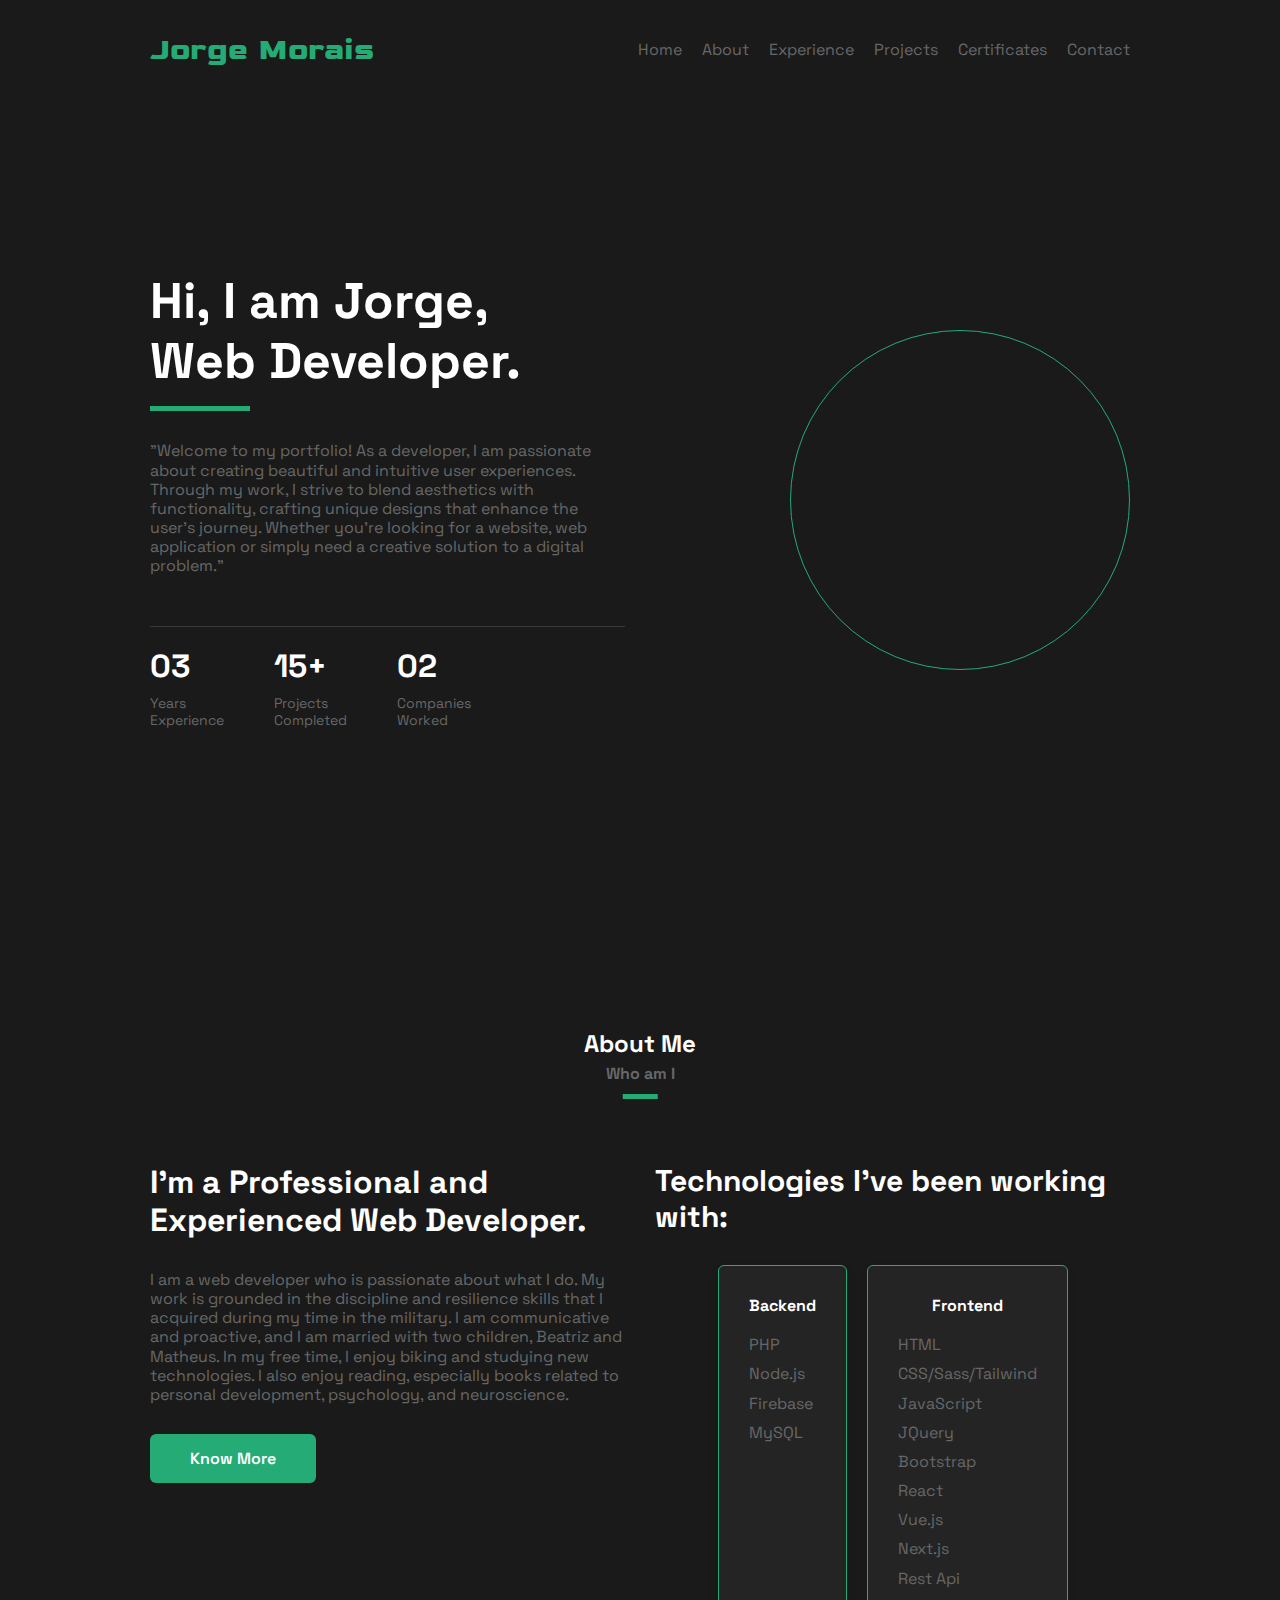
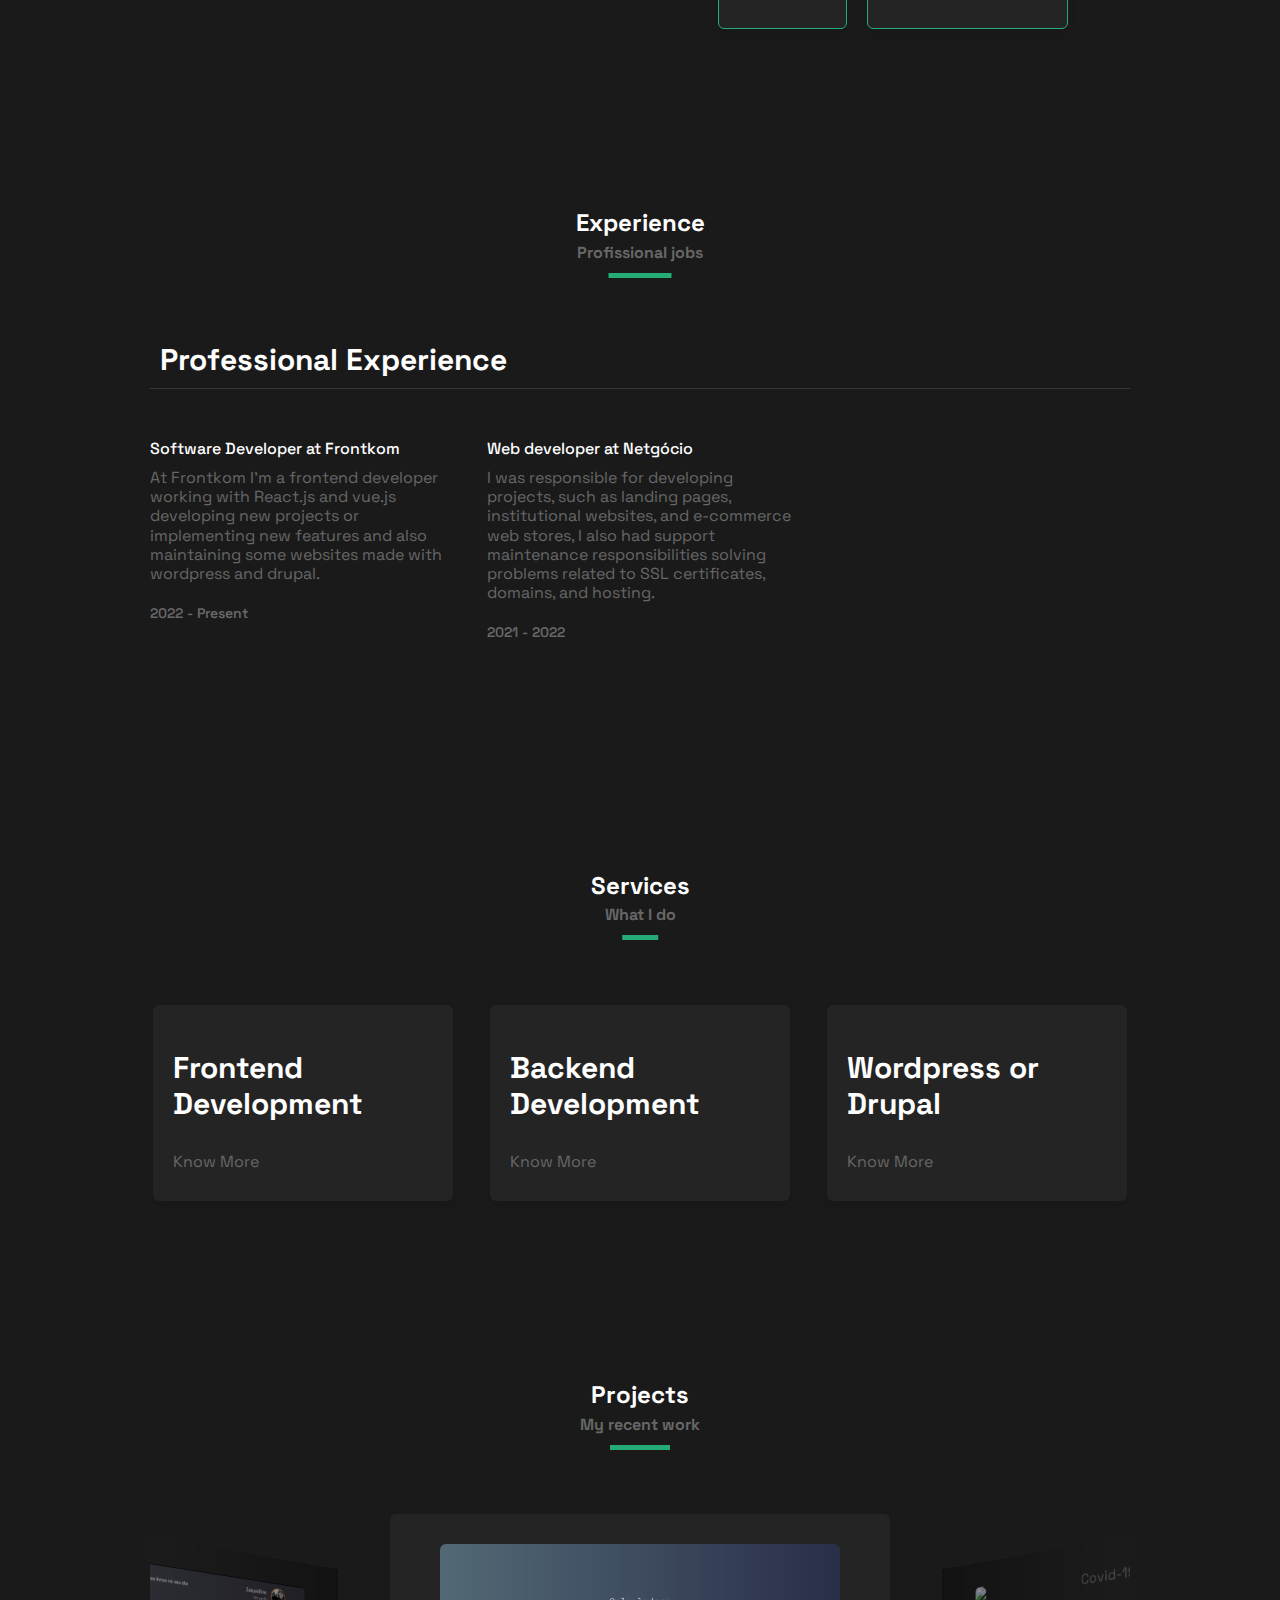
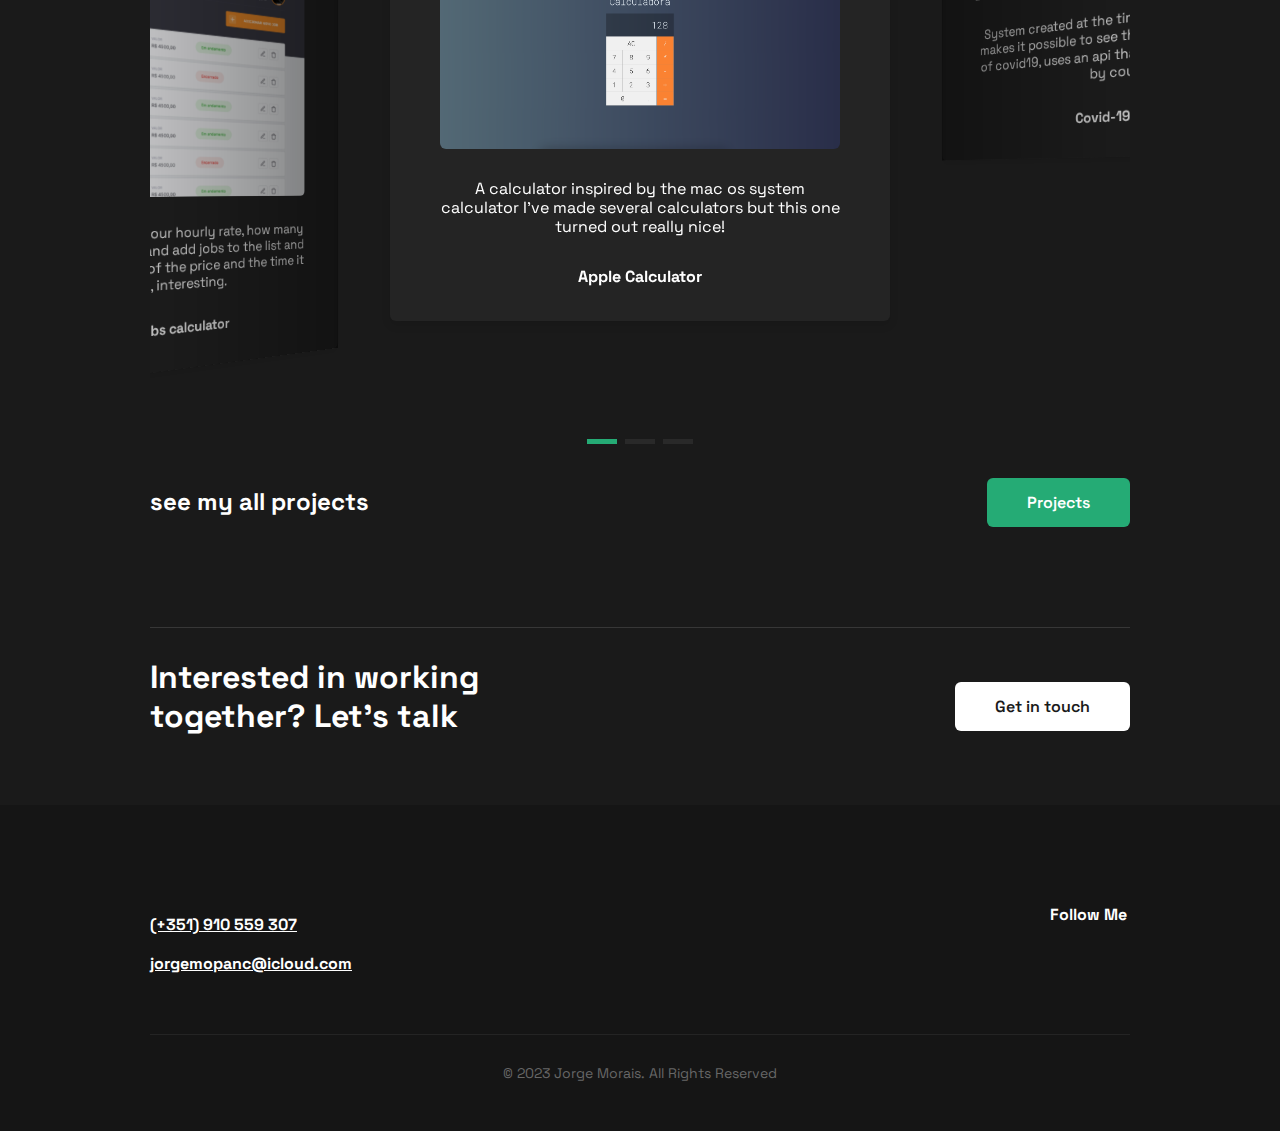
==== index.html @ 92c09856 "Add files via upload" ====
<!DOCTYPE html>
<html lang="en">

<head>
    <meta charset="UTF-8">
    <meta http-equiv="X-UA-Compatible" content="IE=edge">
    <meta name="viewport" content="width=device-width, initial-scale=1.0">
    <title>Jorge Morais</title>
    <!--xxxxxxxxxxxx Google Fonts xxxxxxxxxxxx-->
    <link rel="preconnect" href="https://fonts.googleapis.com">
    <link rel="preconnect" href="https://fonts.gstatic.com" crossorigin>
    <link href="https://fonts.googleapis.com/css2?family=Space+Grotesk:wght@400;500;600;700&display=swap"
        rel="stylesheet">

    <link rel="preconnect" href="https://fonts.googleapis.com">
    <link rel="preconnect" href="https://fonts.gstatic.com" crossorigin>
    <link href="https://fonts.googleapis.com/css2?family=Goldman:wght@400;700&family=Revalia&family=Shadows+Into+Light&family=Stalinist+One&display=swap" rel="stylesheet">
    <!--xxxxxxxxxxxx Remixicons xxxxxxxxxxxx-->
    <link href="https://cdn.jsdelivr.net/npm/remixicon@2.5.0/fonts/remixicon.css" rel="stylesheet">

    <!--xxxxxxxxxxxx SwiperJS CSS xxxxxxxxxxxx-->
    <link rel="stylesheet" href="https://cdn.jsdelivr.net/npm/swiper@8/swiper-bundle.min.css" />


    <!--xxxxxxxxxxxx Main CSS xxxxxxxxxxxx-->
    <link rel="stylesheet" href="assets/css/main.css">

</head>

<body>
    <!--xxxxxxxxxxxx Header xxxxxxxxxxxx-->
    <header id="header" class="header">
        <div class="container">
            <nav class="nav">
                <a href="index.html" class="nav__brand">
                    Jorge <i class="ri-code-s-slash-line"></i>Morais
                </a>
                <div class="nav__menu" id="nav-menu">
                    <ul class="nav__list">
                        <li class="nav__item">
                            <a href="#home" class="nav__link">Home</a>
                        </li>
                        <li class="nav__item">
                            <a href="#about" class="nav__link">About</a>
                        </li>
                        <li class="nav__item">
                            <a href="#qualification" class="nav__link">Experience</a>
                        </li>
                        <li class="nav__item">
                            <a href="mywork.html" class="nav__link">Projects</a>
                        </li>
                        <li class="nav__item">
                            <a href="certificates.html" class="nav__link">Certificates</a>
                        </li>
                        <li class="nav__item">
                            <a href="#contact" class="nav__link">Contact</a>
                        </li>
                    </ul>
                    <!-- <label class="switch">
                        <input type="checkbox" checked>
                        <span class="slider"></span>
                    </label> -->
                </div>
                <div class="nav__toggle">
                    <i id="nav-toggle" class="ri-menu-3-line"></i>
                </div>
            </nav>
        </div>
    </header>
    <!--xxxxxxxxxxxx main xxxxxxxxxxxx-->
    <main class="main">
        <!--xxxxxxxxxxxx home xxxxxxxxxxxx-->
        <section id="home" class="home">
            <div class="container">
                <div class="d-grid home__wrapper">
                    <div class="home__content">
                        <h1 class="home__title">Hi, I am Jorge,<br>Web Developer.</h1>
                        <p class="home__description">"Welcome to my portfolio! As a developer, I am passionate about creating beautiful and intuitive user experiences. Through my work, I strive to blend aesthetics with functionality, crafting unique designs that enhance the user's journey. Whether you're looking for a website, web application or simply need a creative solution to a digital problem."</p>
                        <div class="home__info">
                            <div class="home__info-wrapper">
                                <p class="home__info-number">03</p>
                                <h2 class="home__info-title">Years<br>Experience</h2>
                            </div>
                            <div class="home__info-wrapper">
                                <p class="home__info-number">15+</p>
                                <h2 class="home__info-title">Projects<br>Completed</h2>
                            </div>
                            <div class="home__info-wrapper">
                                <p class="home__info-number">02</p>
                                <h2 class="home__info-title">Companies<br> Worked</h2>
                            </div>
                        </div>
                    </div>
                    <img src="https://avatars.githubusercontent.com/u/45471030?v=4" alt="Jorge" class="home__img">
                </div>
            </div>
        </section>

        <!--xxxxxxxxxxxx About xxxxxxxxxxxx-->
        <section id="about" class="section about">
            <div class="container">
                <div class="section__header">
                    <h2 class="section__title">About Me</h2>
                    <span class="section__subtitle">Who am I</span>
                </div>
                <div class="d-grid about__wrapper">
                    <div class="about__content">
                        <h3 class="about__title">I'm a Professional and Experienced Web Developer.</h3>
                        <p class="about__description">I am a web developer who is passionate about what I do. My work is grounded in the discipline and resilience skills that I acquired during my time in the military. I am communicative and proactive, and I am married with two children, Beatriz and Matheus. In my free time, I enjoy biking and studying new technologies. I also enjoy reading, especially books related to personal development, psychology, and neuroscience.</p>
                        <a href="#" class="btn btn--primary">Know More</a>
                    </div>
                    <div class="skills">
                        <h3 class="skills__title">Technologies I've been working with:</h3>
                        <div class="skills__wrapper">
                            <div class="skills__content">
                                <h4 class="skills__subtitle">Backend</h4>
                                <ul class="skills__list">
                                    <!-- <li class="skills__item"><i class="ri-arrow-right-s-fill"></i>
                                        Python</li> -->
                                    <li class="skills__item"><i class="ri-arrow-right-s-fill"></i>
                                        PHP</li>
                                    <li class="skills__item"><i class="ri-arrow-right-s-fill"></i>
                                        Node.js</li>
                                    <li class="skills__item"><i class="ri-arrow-right-s-fill"></i>
                                        Firebase</li>
                                    <!-- <li class="skills__item"><i class="ri-arrow-right-s-fill"></i>
                                        MongoDB</li> -->
                                    <li class="skills__item"><i class="ri-arrow-right-s-fill"></i>
                                        MySQL</li>
                                </ul>
                            </div>
                            <div class="skills__content">
                                <h4 class="skills__subtitle">Frontend</h4>
                                <ul class="skills__list">
                                    <li class="skills__item"><i class="ri-arrow-right-s-fill"></i>
                                        HTML</li>
                                    <li class="skills__item"><i class="ri-arrow-right-s-fill"></i>
                                        CSS/Sass/Tailwind</li>
                                    <li class="skills__item"><i class="ri-arrow-right-s-fill"></i>
                                        JavaScript</li>
                                    <li class="skills__item"><i class="ri-arrow-right-s-fill"></i>
                                        JQuery</li>
                                    <li class="skills__item"><i class="ri-arrow-right-s-fill"></i>
                                        Bootstrap</li>
                                    <li class="skills__item"><i class="ri-arrow-right-s-fill"></i>
                                        React</li>
                                    <li class="skills__item"><i class="ri-arrow-right-s-fill"></i>
                                        Vue.js</li>
                                    <li class="skills__item"><i class="ri-arrow-right-s-fill"></i>
                                        Next.js</li>
                                    <li class="skills__item"><i class="ri-arrow-right-s-fill"></i>
                                        Rest Api</li>
                                </ul>
                            </div>
                        </div>
                    </div>
                </div>
            </div>
        </section>

        <!--xxxxxxxxxxxx Qualification xxxxxxxxxxxx-->
        <section id="qualification" class="section qualification">
            <div class="container">
                <div class="section__header">
                    <h2 class="section__title">Experience</h2>
                    <span class="section__subtitle">Profissional jobs</span>
                </div>
                <!--xxxxxx Professional Experience xxxxxx-->
                <div class="qualification__wrapper">
                    <h3 class="qualification__name">
                        <i class="ri-briefcase-line"></i>
                        Professional Experience
                    </h3>
                    <div class="d-grid qualification__content">
                        <!-- Experience 1-->
                        <div class="qualification__item">
                            <h3 class="qualification__title">Software Developer at Frontkom</h3>
                            <p class="qualification__description">At Frontkom I'm a frontend developer working with React.js and vue.js developing new projects or implementing new features and also maintaining some websites made with wordpress and drupal.</p>
                            <span class="qualification__date">2022 - Present</span>
                        </div>
                        <!-- Experience 2-->
                        <div class="qualification__item">
                            <h3 class="qualification__title">Web developer at Netgócio</h3>
                            <p class="qualification__description">I was responsible for developing projects, such as landing pages, institutional websites, and e-commerce web stores, I also had support maintenance responsibilities solving problems related to SSL certificates, domains, and hosting.</p>
                            <span class="qualification__date">2021 - 2022</span>
                        </div>
                    </div>
                </div>
                <!--xxxxxx Education xxxxxx-->
                <!-- <div class="qualification__wrapper">
                    <h3 class="qualification__name">
                        <i class="ri-booklet-fill"></i>
                        Education
                    </h3>
                    <div class="d-grid qualification__content">
                        Education 1
                        <div class="qualification__item">
                            <h3 class="qualification__title">UI/UX Designer</h3>
                            <p class="qualification__description">Lorem ipsum dolor sit amet consectetur.
                                Facilisi vitae bibendum praesent sodales
                                urna vel molestie neque augue.</p>
                            <span class="qualification__date">2017 - 2018</span>
                        </div>
                        Education 2
                        <div class="qualification__item">
                            <h3 class="qualification__title">Master In Web Development</h3>
                            <p class="qualification__description">Lorem ipsum dolor sit amet consectetur.
                                Facilisi vitae bibendum praesent sodales
                                urna vel molestie neque augue.</p>
                            <span class="qualification__date">2014 - 2016</span>
                        </div>
                        Education 3
                        <div class="qualification__item">
                            <h3 class="qualification__title">Software Engineer</h3>
                            <p class="qualification__description">Lorem ipsum dolor sit amet consectetur.
                                Facilisi vitae bibendum praesent sodales
                                urna vel molestie neque augue.</p>
                            <span class="qualification__date">2010 - 2014</span>
                        </div>
                    </div>
                </div> -->
                <!-- <div class="qualification__footer">
                    <p class="qualification__footer-text">See my full resume</p>
                    <a href="#" class="btn btn--primary">Resume</a>
                </div> -->
            </div>
        </section>

        <!--xxxxxxxxxxxx services xxxxxxxxxxxx-->
        <section id="service" class="section service">
            <div class="container">
                <div class="section__header">
                    <h2 class="section__title">Services</h2>
                    <span class="section__subtitle">What I do</span>
                </div>
                <div class="d-grid service__wrapper">
                    <!--xxxxxx service card 1 xxxxxx-->
                    <div class="service__card">
                        <div class="service__icon">
                            <i class="ri-layout-4-fill"></i>
                        </div>
                        <h3 class="service__title">Frontend<br>Development</h3>
                        <a href="#" class="service__link">Know More</a>
                    </div>
                    <!--xxxxxx service card 2 xxxxxx-->
                    <div class="service__card">
                        <div class="service__icon">
                            <i class="ri-code-s-slash-line"></i>
                        </div>
                        <h3 class="service__title">Backend<br> Development</h3>
                        <a href="#" class="service__link">Know More</a>
                    </div>
                    <!--xxxxxx service card 3 xxxxxx-->
                    <div class="service__card">
                        <div class="service__icon">
                            <i class="ri-pages-line"></i>
                        </div>
                        <h3 class="service__title">Wordpress or<br> Drupal</h3>
                        <a href="#" class="service__link">Know More</a>
                    </div>
                </div>
            </div>
        </section>

        <!--xxxxxxxxxxxx Projects xxxxxxxxxxxx-->
        <!-- <section id="project" class="section project">
            <div class="container">
                <div class="section__header">
                    <h2 class="section__title">Projects</h2>
                    <span class="section__subtitle">My recent work</span>
                </div>
                <div class="d-grid project__wrapper">
                    xxxxxx project 1 xxxxxx
                    <div class="project__content">
                        <img src="assets/img/project1.jpg" alt="Agency Website" class="project__img">
                        <h3 class="project__title">Agency Website</h3>
                        <p class="project__description">Lorem ipsum dolor sit amet consectetur
                            adipisicing elit. Facere,esse ullam
                            nemo velit voluptatum excepturi.</p>
                        <a href="#" class="project__link">View Project
                            <i class="ri-arrow-right-line"></i></a>
                    </div>
                    xxxxxx project 2 xxxxxx
                    <div class="project__content">
                        <img src="assets/img/project2.jpg" alt="Crypto Application " class="project__img">
                        <h3 class="project__title">Crypto Application</h3>
                        <p class="project__description">Lorem ipsum dolor sit amet consectetur
                            adipisicing elit. Facere,esse ullam
                            nemo velit voluptatum excepturi.</p>
                        <a href="#" class="project__link">View Project
                            <i class="ri-arrow-right-line"></i></a>
                    </div>
                    xxxxxx project 3 xxxxxx
                    <div class="project__content">
                        <img src="assets/img/project3.jpg" alt="Ecommerce Website" class="project__img">
                        <h3 class="project__title">Ecommerce Website</h3>
                        <p class="project__description">Lorem ipsum dolor sit amet consectetur
                            adipisicing elit. Facere,esse ullam
                            nemo velit voluptatum excepturi.</p>
                        <a href="#" class="project__link">View Project
                            <i class="ri-arrow-right-line"></i></a>
                    </div>
                </div>
            </div>
        </section> -->

        <!-- Testimonials -->
        <section id="testimonial" class="section testimonial">
            <div class="container">
                <div class="section__header">
                    <h2 class="section__title">Projects</h2>
                    <span class="section__subtitle">My recent work</span>
                </div>
                <div class="testimonial__wrapper swiper">
                    <div class="swiper-wrapper">
                        <!-- testimonial 1 -->
                        <div class="testimonial__card swiper-slide">
                            <img src="assets/img/calculator.png" alt="Google Glasses" class="testimonial__img">
                            <div class="testimonial__content">
                                <p class="testimonial__description">A calculator inspired by the mac os system calculator I've made several calculators but this one turned out really nice!</p>
                                <h3 class="testimonial__name">Apple Calculator</h3>
                                <!-- <span class="testimonial__occupation">Developer</span> -->
                            </div>
                        </div>
                        <!-- testimonial 2 -->
                        <div class="testimonial__card swiper-slide">
                            <img src="assets/img/covid.png" alt="Covid-19 Tracker" class="testimonial__img">
                            <div class="testimonial__content">
                                <p class="testimonial__description">System created at the time of the pandemic that makes it possible to see the status of the numbers of covid19, uses an api that brings us the numbers by country.</p>
                                <h3 class="testimonial__name">Covid-19 Tracker</h3>
                                <!-- <span class="testimonial__occupation">Developer</span> -->
                            </div>
                        </div>
                        <!-- testimonial 3 -->
                        <div class="testimonial__card swiper-slide">
                            <img src="assets/img/discover.png" alt="Freelance jobs calculator" class="testimonial__img">
                            <div class="testimonial__content">
                                <p class="testimonial__description">Jobs Calc, we can define our hourly rate, how many hours we work per week and add jobs to the list and then we can have a view of the price and the time it will cost us , interesting.</p>
                                <h3 class="testimonial__name">Freelance jobs calculator</h3>
                                <!-- <span class="testimonial__occupation">Backend Developer at Google</span> -->
                            </div>
                        </div>
                    </div>
                    <div class="swiper-pagination"></div>
                </div>
                <div class="qualification__footer__projects">
                    <p class="qualification__footer__projects-text">see my all projects</p>
                    <a href="mywork.html" class="btn btn--primary">Projects</a>
                </div>
            </div>
        </section>

        <!-- Contact -->
        <section id="contact" class="section contact">
            <div class="container">
                <div class="d-grid contact__wrapper">
                    <div class="contact__content">
                        <h2 class="contact__title">Interested in working together? Let's talk</h2>
                        <!-- <p class="contact__description">
                            Lorem ipsum dolor sit amet consectetur adipisicing
                            elit. Distinctio ipsa ut libero, eligendi
                            quis ipsum excepturi reprehenderit maxime.
                        </p> -->
                    </div>
                    <div class="contact__btn">
                        <a href="#contact" class="btn btn--secondary">Get in touch</a>
                    </div>
                </div>
            </div>
            <!-- <div>
                <img align="center" src="https://github-readme-stats.vercel.app/api?username=mopanc&show_icons=true&theme=dark">
                <img align="center" height="190" src="https://github-readme-stats.vercel.app/api/top-langs/?username=mopanc&langs_count=10&layout=compact&theme=dark" />
            </div> -->
        </section>
    </main>
    <!--xxxxxxxxxxxx footer xxxxxxxxxxxx-->
    <footer id="footer" class="footer">
        <div class="container">
            <div class="d-grid footer__wrapper">
                <div class="footer__content">
                    <!-- <h4 class="footer__title">Email Me</h4> -->
                    <a href="#" class="footer__contact">(+351) 910 559 307</a>
                    <a href="#" class="footer__contact">jorgemopanc@icloud.com</a>
                </div>
                <div class="footer__content social_links">
                    <h4 class="footer__title">Follow Me</h4>
                    <ul class="footer__social-list">
                        <li class="footer__social-item">
                            <a href="https://www.facebook.com/jorgemopanc" class="footer__social-link">
                                <i class="ri-facebook-fill"></i>
                            </a>
                        </li>
                        <li class="footer__social-item">
                            <a href="https://www.instagram.com/jorgemopanc/" class="footer__social-link">
                                <i class="ri-instagram-fill"></i>
                            </a>
                        </li>
                        <li class="footer__social-item">
                            <a href="https://twitter.com/JorgeMo56542670" class="footer__social-link">
                                <i class="ri-twitter-fill"></i>
                            </a>
                        </li>
                        <li class="footer__social-item">
                            <a href="https://github.com/mopanc" class="footer__social-link">
                                <i class="ri-github-fill"></i>
                            </a>
                        </li>
                        <li class="footer__social-item">
                            <a href="https://www.linkedin.com/in/jorge-mopanc/" class="footer__social-link">
                                <i class="ri-linkedin-fill"></i>
                            </a>
                        </li>
                    </ul>
                </div>
            </div>
            <p class="footer__copyright">&copy; 2023 Jorge Morais. All Rights Reserved</p>
        </div>
    </footer>

    <!-- SwiperJS -->
    <script src="https://cdn.jsdelivr.net/npm/swiper@8/swiper-bundle.min.js"></script>

    <!-- ScrollReveal -->
    <script src="https://unpkg.com/scrollreveal"></script>

    <!-- Main JS -->
    <script src="assets/js/main.js"></script>
</body>

</html>
---- assets/css/main.css ----
:root {
  /* Colors
  ____________________*/
  --color-primary: #25ab75;
  /* --color-primary: #003EE9; */
  --color-primary-dark: #208c61;
  /* --color-primary-dark: #0000E9; */
  --color-bg-primary: #1a1a1a;
  --color-bg-secondary: #242424;
  --color-bg-footer: #151515;
  --color-white: #ffffff;
  --color-text: #676767;
  --color-border: #373737;

  /* Font & Typography

font-family: 'Goldman', cursive;
font-family: 'Revalia', cursive;
font-family: 'Shadows Into Light', cursive;
font-family: 'Stalinist One', cursive;
  ___________________*/
  --ff-body: "Space Grotesk", sans-serif;
  /* font sizes */
  --fs-sm: 1.4rem;
  --fs-md: 1.6rem;
  --fs-lg: 3rem;
  --fs-xl: 2.4rem;
  --fs-xxl: 3.2rem;
  --fs-biggest: clamp(3rem, 8vw, 5rem);
  /* font weight */
  --fw-regular: 400;
  --fw-medium: 500;
  --fw-semibold: 600;
  --fw-bold: 700;

  /* z-index
  ___________________*/
  --zindex-menu: 1000;
  --zindex-fixed: 1010;

  /* With & Height 
  ------------------*/
  --width-container: 98rem;
  --height-header: 10rem;
  --height-header--scroll: 8rem;

  /* Transition and box shadow*/
  --transition: all 0.4s cubic-bezier(0.645, 0.045, 0.355, 1);
  --box-shadow: 0px 4px 10px rgba(0, 0, 0, 0.1);
}

/* CSS Reset
--------------------------------------------------------------*/
*,
*::before,
*::after {
  box-sizing: border-box;
}

h1,
h2,
h3,
h4 {
  color: var(--color-white);
  font-weight: var(--fw-bold);
}

html {
  font-size: 62.5%;
  scroll-behavior: smooth;
}

body,
h1,
h2,
h3,
h4,
ul,
p {
  margin: 0;
  padding: 0;
}

ul {
  list-style-type: none;
}

img {
  max-width: 100%;
  display: block;
}

a {
  text-decoration: none;
  color: var(--color-text);
}

main {
  overflow: hidden;
}

body {
  background-color: var(--color-bg-primary);
  font-family: var(--ff-body);
  font-size: var(--fs-md);
  color: var(--color-text);
  margin-top: var(--height-header);
  line-height: 1.2;
}

/* Reusable CSS
--------------------------------------------------------------*/
.container {
  width: 90%;
  max-width: var(--width-container);
  margin: auto;
}

.section {
  padding: 5rem 0;
}

.section__header {
  margin: 8rem 0;
  text-align: center;
}

.section__title {
  font-size: var(--fs-xl);
  margin-bottom: 0.5rem;
}

.section__subtitle {
  font-weight: var(--fw-bold);
  font-size: var(--fs-md);
  position: relative;
}

.section__subtitle::after {
  position: absolute;
  content: "";
  width: 50%;
  height: 0.5rem;
  background-color: var(--color-primary);
  bottom: -1.5rem;
  left: 50%;
  transform: translateX(-50%);
}

.d-grid {
  display: grid;
  gap: 3rem;
}

.btn {
  display: inline-block;
  padding: 1.5rem 4rem;
  color: var(--color-white);
  font-weight: var(--fw-semibold);
  transition: var(--transition);
  border-radius: 6px;
}

.btn--primary {
  background-color: var(--color-primary);
  color: var(--color-white);
}

.btn--primary:hover {
  background-color: var(--color-primary-dark);
}

.btn--secondary {
  background-color: var(--color-white);
  color: var(--color-bg-primary);
}

.btn--secondary:hover {
  background-color: var(--color-primary);
  color: var(--color-white);
}

/* Header
--------------------------------------------------------------*/
.header {
  background-color: var(--color-bg-primary);
  position: fixed;
  top: 0;
  left: 0;
  right: 0;
  display: flex;
  align-items: center;
  height: var(--height-header);
  z-index: var(--zindex-menu);
  transition: var(--transition);
}

.header--scroll {
  height: var(--height-header--scroll);
  box-shadow: var(--box-shadow);
}

.nav {
  display: flex;
  justify-content: space-between;
  align-items: center;
  width: 100%;
  height: 100%;
}

.nav__brand {
  font-family: 'Goldman', cursive;
  font-size: var(--fs-lg);
  font-weight: var(--fw-bold);
  color: var(--color-primary);
  display: flex;
  align-items: center;
  column-gap: 0.5rem;
}

.nav__brand i {
  color: var(--color-white);
}

.nav__list {
  display: flex;
  column-gap: 2rem;
}

.nav__link {
  transition: var(--transition);
}

.nav__link:hover {
  color: var(--color-primary);
}

.nav__toggle {
  display: none;
  font-size: var(--fs-xl);
  color: var(--color-white);
  cursor: pointer;
  transition: var(--transition);
}

.nav__toggle:hover {
  color: var(--color-primary);
}

.nav__menu {
  display: flex;
}

@media screen and (max-width: 968px) {
  .nav__list {
    flex-direction: column;
    justify-content: center;
    align-items: center;
    row-gap: 4rem;
  }

  .nav__menu {
    position: fixed;
    top: 0;
    bottom: 0;
    left: 0;
    right: 0;
    background-color: var(--color-bg-primary);
    display: none;
    justify-content: center;
    transition: var(--transition);
  }

  .nav__menu--open {
    display: flex;
  }

  .nav__toggle {
    display: block;
  }

  .nav__brand,
  .nav__toggle {
    z-index: var(--zindex-fixed);
  }
}

/* home
--------------------------------------------------------------*/
.home__wrapper {
  min-height: calc(100vh - var(--height-header));
  padding: 5rem 0;
}

.home__content {
  text-align: center;
}

.home__title {
  font-size: var(--fs-biggest);
  margin-bottom: 5rem;
  position: relative;
}

.home__title::after {
  position: absolute;
  content: "";
  background-color: var(--color-primary);
  width: 10rem;
  height: 0.5rem;
  bottom: -2rem;
  left: 50%;
  transform: translateX(-50%);
}

.home__description {
  margin-bottom: 5rem;
}

.home__info {
  border-top: 1px solid var(--color-border);
  padding-top: 2rem;
  display: flex;
  flex-wrap: wrap;
  justify-content: center;
  gap: 5rem;
}

.home__info-number {
  font-size: var(--fs-xxl);
  font-weight: var(--fw-bold);
  color: var(--color-white);
  margin-bottom: 1rem;
}

.home__info-title {
  font-size: var(--fs-sm);
  font-weight: var(--fw-regular);
  color: var(--color-text);
}

@media screen and (max-width: 968px) {
  .home__img {
    width: 280px;
    justify-self: center;
    border: 1px solid var(--color-primary);
    border-radius: 50%;
  }
}

/* About
--------------------------------------------------------------*/
.about__content {
  max-width: 50rem;
  margin: auto;
  margin-bottom: 2rem;
  text-align: center;
}

.about__title {
  font-size: var(--fs-xxl);
  margin-bottom: 3rem;
}

.about__description {
  margin-bottom: 3rem;
}

.skills {
  justify-self: center;
}

.skills__title {
  font-size: var(--fs-lg);
  text-align: center;
  margin-bottom: 3rem;
}

.skills__wrapper {
  display: flex;
  justify-content: center;
  gap: 2rem;
}

.skills__content {
  background-color: var(--color-bg-secondary);
  box-shadow: var(--box-shadow);
  padding: 3rem;
  border: 1px solid var(--color-primary);
  border-radius: 6px;
}

.skills__item {
  margin-bottom: 1rem;
}

.skills__subtitle {
  text-align: center;
  margin-bottom: 2rem;
}

.skills__item i {
  color: var(--color-primary);
}

/* Qualification
--------------------------------------------------------------*/
.qualification__wrapper {
  margin-bottom: 5rem;
}

.qualification__content {
  row-gap: 5rem;
}

.qualification__name {
  display: flex;
  column-gap: 1rem;
  font-size: var(--fs-lg);
  margin-bottom: 5rem;
  padding-bottom: 1rem;
  border-bottom: 1px solid var(--color-border);
}

.qualification__title {
  font-size: var(--fs-md);
  font-weight: var(--fw-medium);
  margin-bottom: 1rem;
}

.qualification__description {
  margin-bottom: 2rem;
}

.qualification__date {
  font-size: var(--fs-sm);
  font-weight: var(--fw-semibold);
}

.qualification__footer {
  border-top: 1px solid var(--color-border);
  margin-top: 10rem;
  padding-top: 4rem;
  text-align: center;
}

.qualification__footer-text {
  font-size: var(--fs-xl);
  font-weight: var(--fw-bold);
  color: var(--color-white);
  margin-bottom: 2rem;
}

.qualification__footer__projects {
  padding-top: 2rem;
  text-align: center;
}

.qualification__footer__projects-text {
  font-size: var(--fs-xl);
  font-weight: var(--fw-bold);
  color: var(--color-white);
  margin-bottom: 2rem;
}

/* Services
--------------------------------------------------------------*/
.service__card {
  background-color: var(--color-bg-secondary);
  box-shadow: var(--box-shadow);
  padding: 3rem 2rem;
  width: 100%;
  max-width: 30rem;
  justify-self: center;
  transition: var(--transition);
  border-radius: 6px;
}

.service__card:hover {
  background-color: var(--color-primary);
}

.service__card:hover .service__link {
  color: var(--color-white);
}

.service__icon {
  font-size: 3.5rem;
  color: var(--color-white);
  margin-bottom: 1.5rem;
}

.service__title {
  font-size: var(--fs-lg);
  margin-bottom: 3rem;
}

/* Projects
--------------------------------------------------------------*/
.project__content {
  width: 100%;
  max-width: 30rem;
  justify-self: center;
  margin-bottom: 6rem;
}

.project__img {
  height: 200px;
  width: 300px;
  margin-bottom: 2rem;
}

.project__title {
  color: var(--color-white);
  font-size: var(--fs-lg);
  margin-bottom: 1rem;
}

.project__description {
  margin-bottom: 2rem;
}

.project__link {
  font-size: var(--fs-sm);
  text-transform: uppercase;
  color: var(--color-white);
  display: flex;
  align-items: center;
  column-gap: 0.5rem;
  transition: var(--transition);
}

.project__link:hover {
  color: var(--color-primary);
  column-gap: 1rem;
}

/* Testimonials
--------------------------------------------------------------*/
.testimonial__card {
  background-color: var(--color-bg-secondary);
  box-shadow: var(--box-shadow);
  padding: 3rem 5rem;
  width: 100%;
  max-width: 50rem;
  text-align: center;
  justify-self: center;
  margin-bottom: 2rem;
  border-radius: 6px;
}

.testimonial__img {
  max-width: 40rem;
  border-radius: 6px;
  margin: auto;
  margin-bottom: 3rem;
}

.testimonial__description {
  color: var(--color-white);
  margin-bottom: 3rem;
}

.testimonial__name {
  font-size: var(--fs-md);
  margin-bottom: 0.5rem;
}

.testimonial__occupation {
  font-size: var(--fs-sm);
}

/* testimonial slide */
.testimonial__wrapper .swiper-wrapper {
  padding-bottom: 5rem;
}

.testimonial__wrapper .swiper-pagination-bullets {
  justify-content: space-around;
}

.testimonial__wrapper .swiper-pagination-bullet {
  background-color: var(--color-text);
  border-radius: 0;
  width: 3rem;
  height: 0.5rem;
}

.testimonial__wrapper .swiper-pagination-bullet-active {
  background-color: var(--color-primary);
}

/* Contact
--------------------------------------------------------------*/
.contact__wrapper {
  border-top: 1px solid var(--color-border);
  padding-top: 3rem;
  text-align: center;
}

.contact__wrapper-cert {
  border-top: 1px solid var(--color-border);
  padding-top: 3rem;
  text-align: center;
  margin-top: 3rem;
}

.contact__title {
  font-size: var(--fs-xxl);
  margin-bottom: 2rem;
}

.contact__title-cert {
  font-size: var(--fs-md);
  margin-bottom: 2rem;
  text-align: left;
}

.contact__img-cert {
  height: 120px;
  width: 200px;
  margin-right: 2rem;
}

.contact__content {
  max-width: 45rem;
  margin: auto;
}
.contact__content-cert {
  display: flex;
  max-width: 45rem;

}

.contact__description {
  margin-bottom: 2rem;
}

/* Footer
--------------------------------------------------------------*/
.footer {
  background-color: var(--color-bg-footer);
  padding: 5rem 0;
}

.footer__wrapper {
  border-bottom: 1px solid var(--color-bg-secondary);
  padding: 5rem 0;
  gap: 5rem;
}

.footer__title {
  font-size: var(--fs-md);
  margin-bottom: 2rem;
}

.footer__content {
  display: flex;
  flex-direction: column;
}

.footer__social-list {
  display: flex;
  gap: 2rem;
}

.footer__social-link {
  font-size: 2rem;
  color: var(--color-white);
  transition: var(--transition);
}

.footer__contact {
  font-size: var(--fs-md);
  color: var(--color-white);
  font-weight: var(--fw-bold);
  text-decoration: underline;
  transition: var(--transition);
  padding: 1rem 0;
}

.footer__social-link:hover,
.footer__contact:hover {
  color: var(--color-primary);
}

.footer__copyright {
  font-size: var(--fs-sm);
  text-align: center;
  padding-top: 3rem;
}

/* Scrollbar
--------------------------------------------------------------*/
::-webkit-scrollbar {
  width: 1rem;
  border-radius: 0.5rem;
  background-color: var(--color-bg-secondary);
}

::-webkit-scrollbar-thumb {
  background-color: var(--color-text);
  border-radius: 0.5rem;
}

::-webkit-scrollbar-thumb:hover {
  background-color: var(--color-primary);
}

/* Breakpoints
--------------------------------------------------------------*/

/* Medium devices*/
@media screen and (min-width: 560px) {
  .service__wrapper {
    grid-template-columns: repeat(2, 250px);
    justify-content: center;
  }

  .qualification__content {
    grid-template-columns: repeat(2, 1fr);
  }

  .qualification__footer {
    text-align: initial;
    display: flex;
    justify-content: space-between;
    align-items: center;
  }

  .qualification__footer-text {
    margin: 0;
  }

  .qualification__footer__projects {
    text-align: initial;
    display: flex;
    justify-content: space-between;
    align-items: center;
  }


  .qualification__footer__projects-text {
    margin: 0;
  }

  .project__wrapper {
    grid-template-columns: repeat(2, 250px);
    justify-content: center;
  }

  .footer__wrapper {
    grid-template-columns: repeat(2, 1fr);
  }
}

@media screen and (min-width: 768px) {
  .home__wrapper {
    grid-template-columns: repeat(2, 1fr);
    align-items: center;
  }

  .home__content {
    text-align: initial;
  }

  .home__title::after {
    transform: none;
    left: 0;
  }

  .home__info {
    justify-content: initial;
  }

  .home__img {
    justify-self: flex-end;
    border: 1px solid var(--color-primary);
    border-radius: 50%;
    height: 340px;
    width: 340px;
  }
}

/* Large devices */

@media screen and (min-width: 968px) {
  .about__wrapper {
    grid-template-columns: repeat(2, 1fr);
  }

  .about__content {
    margin: 0;
  }

  .about__content,
  .skills__title {
    text-align: initial;
  }

  .qualification__content,
  .service__wrapper,
  .project__wrapper {
    grid-template-columns: repeat(3, 1fr);
  }

  .contact__wrapper {
    display: flex;
    justify-content: space-between;
    align-items: center;
  }

  .contact__wrapper-cert {
    display: flex;
    justify-content: space-between;
    align-items: center;
  }

  .contact__content {
    margin: 0;
    text-align: initial;
  }

  .footer__wrapper {
    grid-template-columns: repeat(2, 1fr);
  }
}

.social_links {
  display: grid;
  justify-content: end;
}


/* The switch - the box around the slider */
.switch {
  position: relative;
  display: inline-block;
  width: 48px;
  height: 24px;
  top: -2px;
  margin-left: 30px;
}

/* Hide default HTML checkbox */
.switch input {
  opacity: 0;
  width: 0;
  height: 0;
}

/* The slider */
.slider {
  position: absolute;
  cursor: pointer;
  top: 0;
  left: 0;
  right: 0;
  bottom: 0;
  border: 1px solid #1a1a1a;
  /* background-image: linear-gradient(to  right, hsl(210, 78%, 56%) , hsl(146,    68%, 55%)); */
  background: #283048;  /* fallback for old browsers */
  background: -webkit-linear-gradient(to right, #208c61, #ffffff);  /* Chrome 10-25, Safari 5.1-6 */
  background: linear-gradient(to right, #208c61, #ffffff); /* W3C, IE 10+/ Edge, Firefox 16+, Chrome 26+, Opera 12+, Safari 7+ */

  transition: .4s;
  border-radius: 34px;
}

.slider:before {
  position: absolute;
  content: "";
  height: 20px;
  width: 20px;
  right: 4px;
  bottom: 1px;
  background-color: var(--color-bg-primary);
  transition: .4s;
  border-radius: 50%;
}

input:checked + .slider {
 /* background-image: linear-gradient(to  right, hsl(210, 78%, 56%) , hsl(146,    68%, 55%)); */
  background: #283048;  /* fallback for old browsers */
  background: -webkit-linear-gradient(to right, #208c61, #ffffff);  /* Chrome 10-25, Safari 5.1-6 */
  background: linear-gradient(to right, #208c61, #ffffff); /* W3C, IE 10+/ Edge, Firefox 16+, Chrome 26+, Opera 12+, Safari 7+ */


}

input:checked + .slider:before {
  transform: translateX(-18px);
  background-color: hsl(230, 17%, 14%);
}
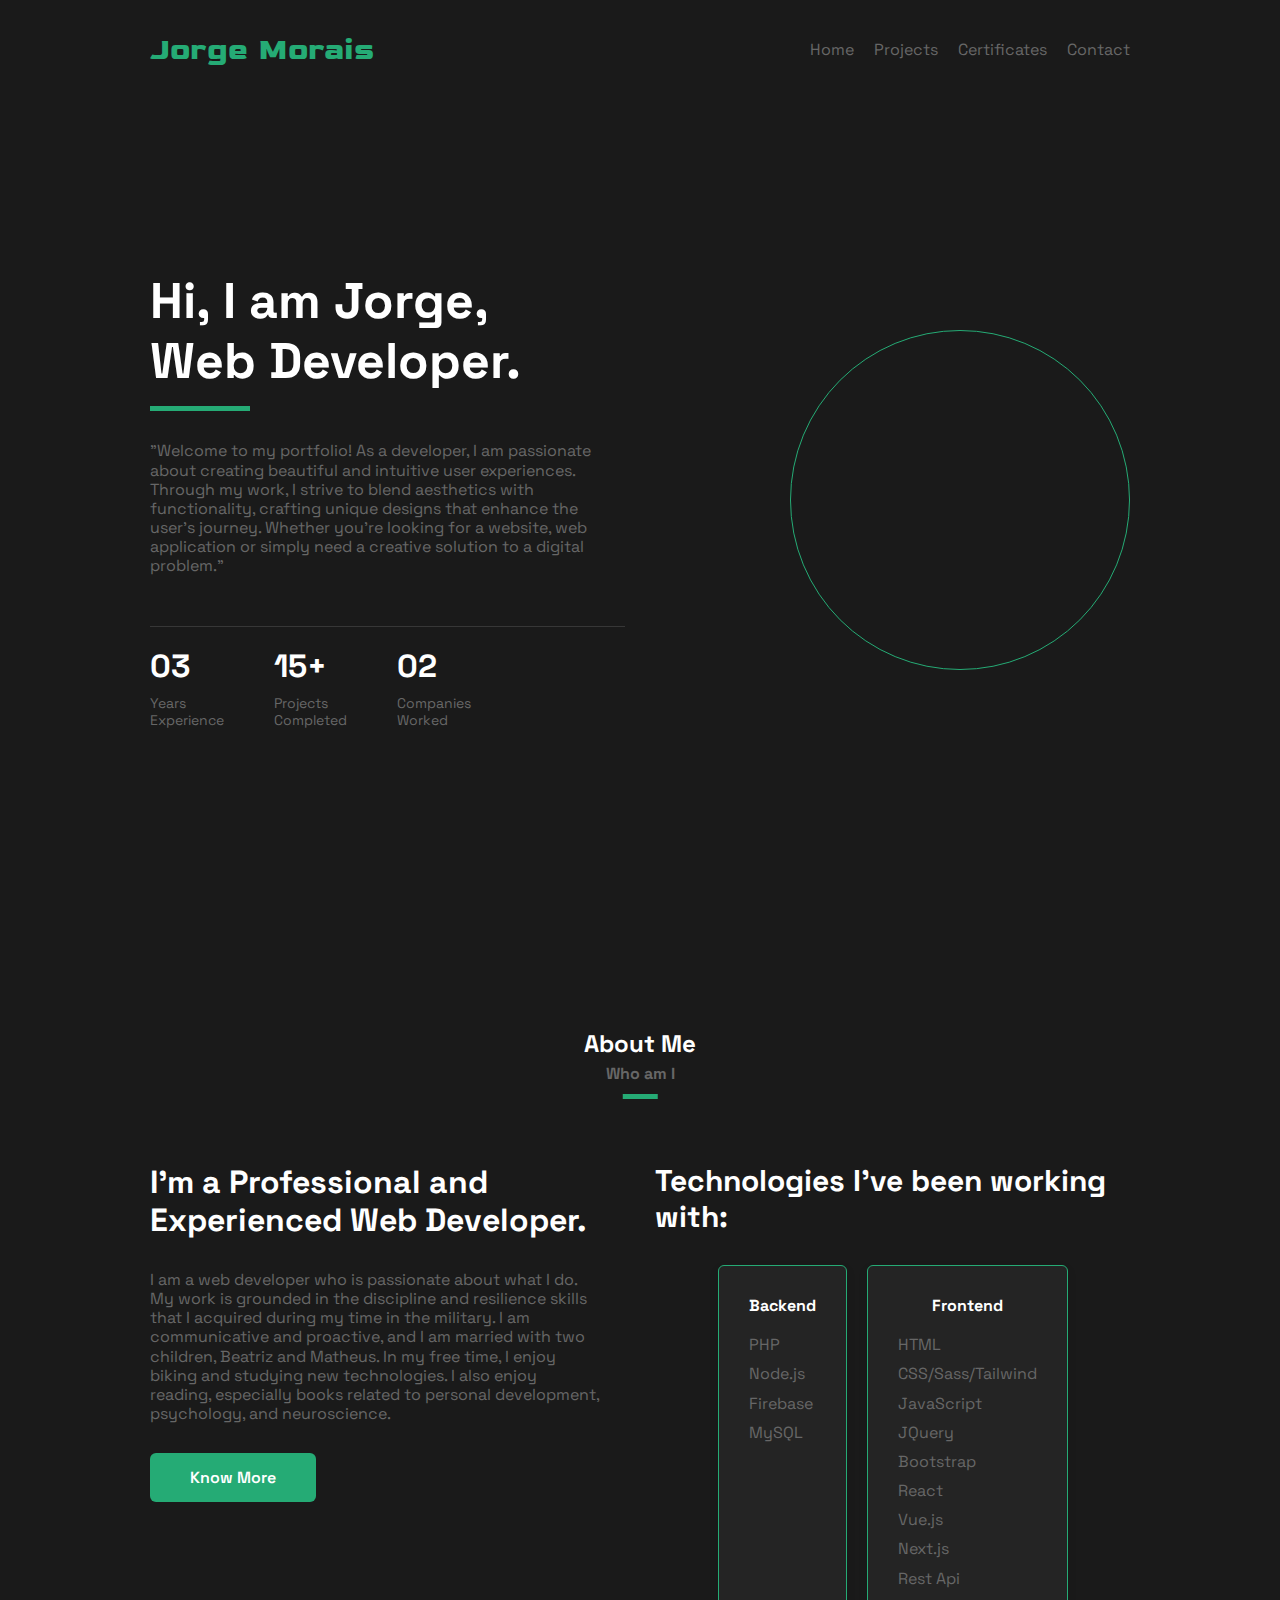
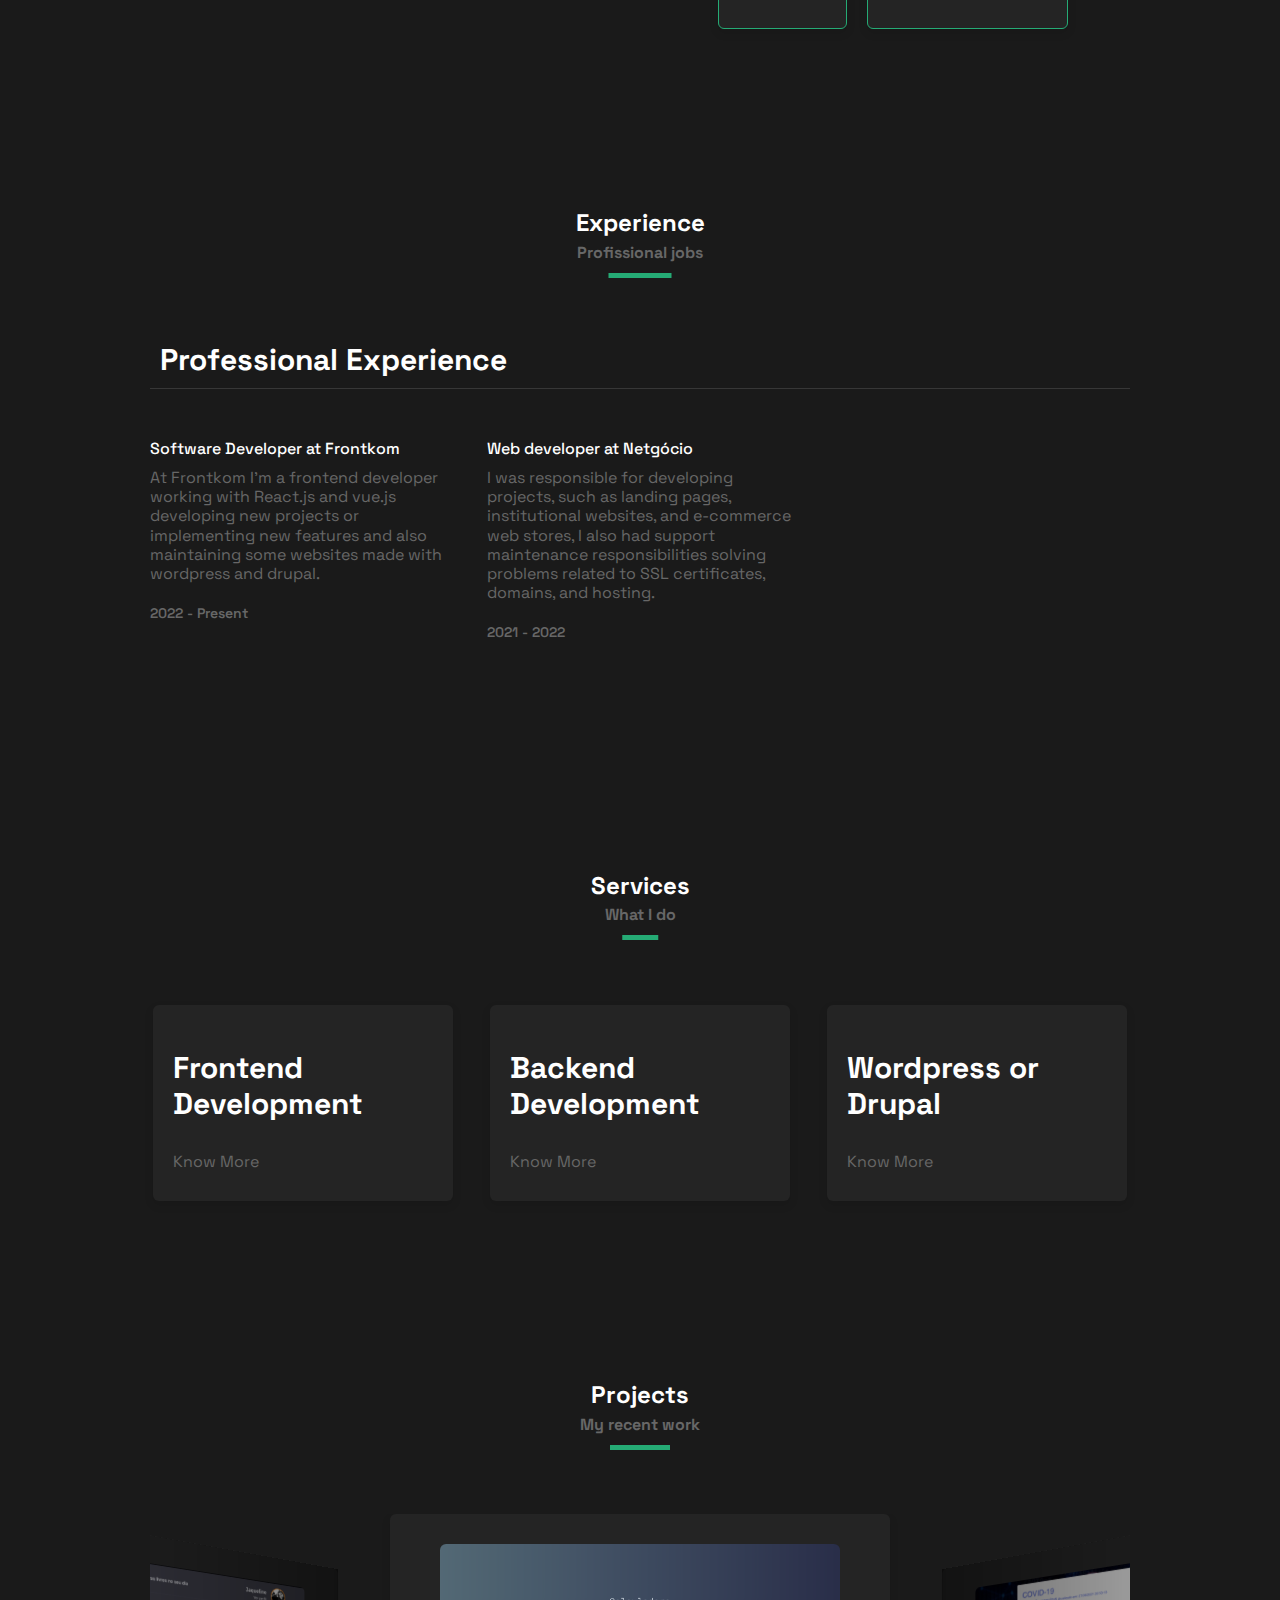
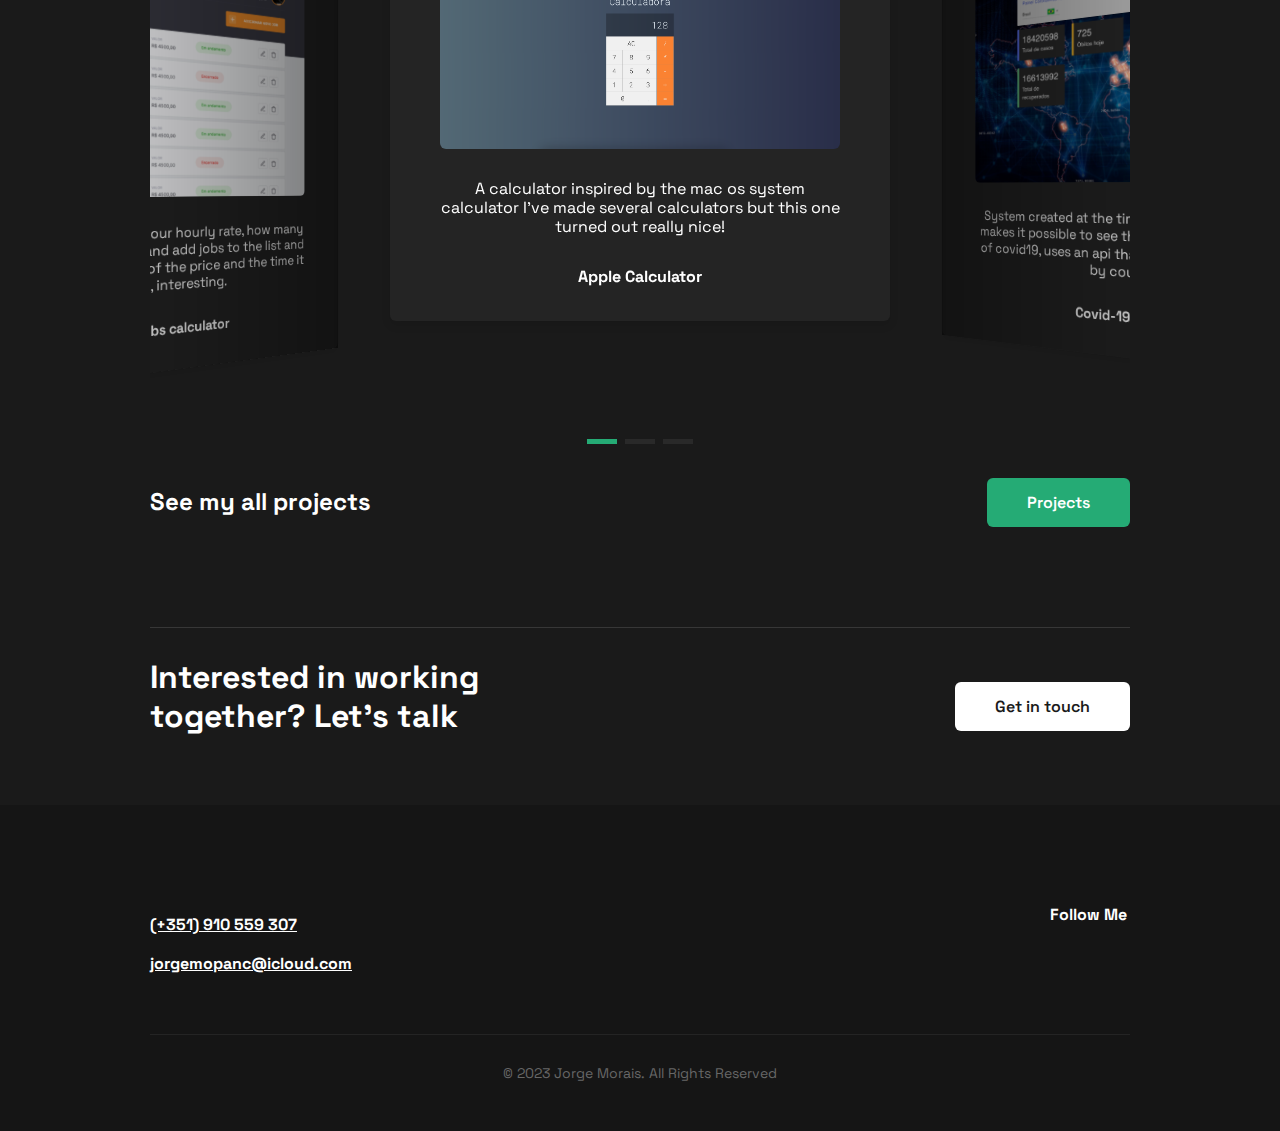
==== commit b391ac7f: "Add files via upload" ====
--- a/index.html
+++ b/index.html
@@ -40,12 +40,12 @@
                         <li class="nav__item">
                             <a href="#home" class="nav__link">Home</a>
                         </li>
-                        <li class="nav__item">
+                        <!-- <li class="nav__item">
                             <a href="#about" class="nav__link">About</a>
                         </li>
                         <li class="nav__item">
                             <a href="#qualification" class="nav__link">Experience</a>
-                        </li>
+                        </li> -->
                         <li class="nav__item">
                             <a href="mywork.html" class="nav__link">Projects</a>
                         </li>
@@ -344,7 +344,7 @@
                     <div class="swiper-pagination"></div>
                 </div>
                 <div class="qualification__footer__projects">
-                    <p class="qualification__footer__projects-text">see my all projects</p>
+                    <p class="qualification__footer__projects-text">See my all projects</p>
                     <a href="mywork.html" class="btn btn--primary">Projects</a>
                 </div>
             </div>
--- a/assets/css/main.css
+++ b/assets/css/main.css
@@ -351,7 +351,7 @@
 /* About
 --------------------------------------------------------------*/
 .about__content {
-  max-width: 50rem;
+  max-width: 45rem;
   margin: auto;
   margin-bottom: 2rem;
   text-align: center;
@@ -508,6 +508,7 @@
   height: 200px;
   width: 300px;
   margin-bottom: 2rem;
+  border-radius: 6px;
 }
 
 .project__title {
@@ -891,4 +892,44 @@
 input:checked + .slider:before {
   transform: translateX(-18px);
   background-color: hsl(230, 17%, 14%);
+}
+
+@media screen and (max-width: 968px) {
+  .skills__content {
+    padding: 0.5rem;
+  }
+  .testimonial__card {
+    padding: 2rem 1rem;
+  }
+  .testimonial__img {
+    max-width: 100%;
+  }
+  .footer__content {
+    align-items: center;
+  }
+  .social_links {
+    display: grid;
+    justify-content: center;
+  }
+  .footer__title {
+    margin: auto;
+    align-items: center;
+    padding-bottom: 1rem;
+  }
+  .skills__wrapper {
+    gap: 1rem;
+  }
+  .contact__content-cert {
+    display: block;
+  }
+  .contact__img-cert {
+    width: 300px;
+    height: 180px;
+
+  }
+  .contact__title-cert {
+    margin-top: 2rem;
+    text-align: center;
+  }
+
 }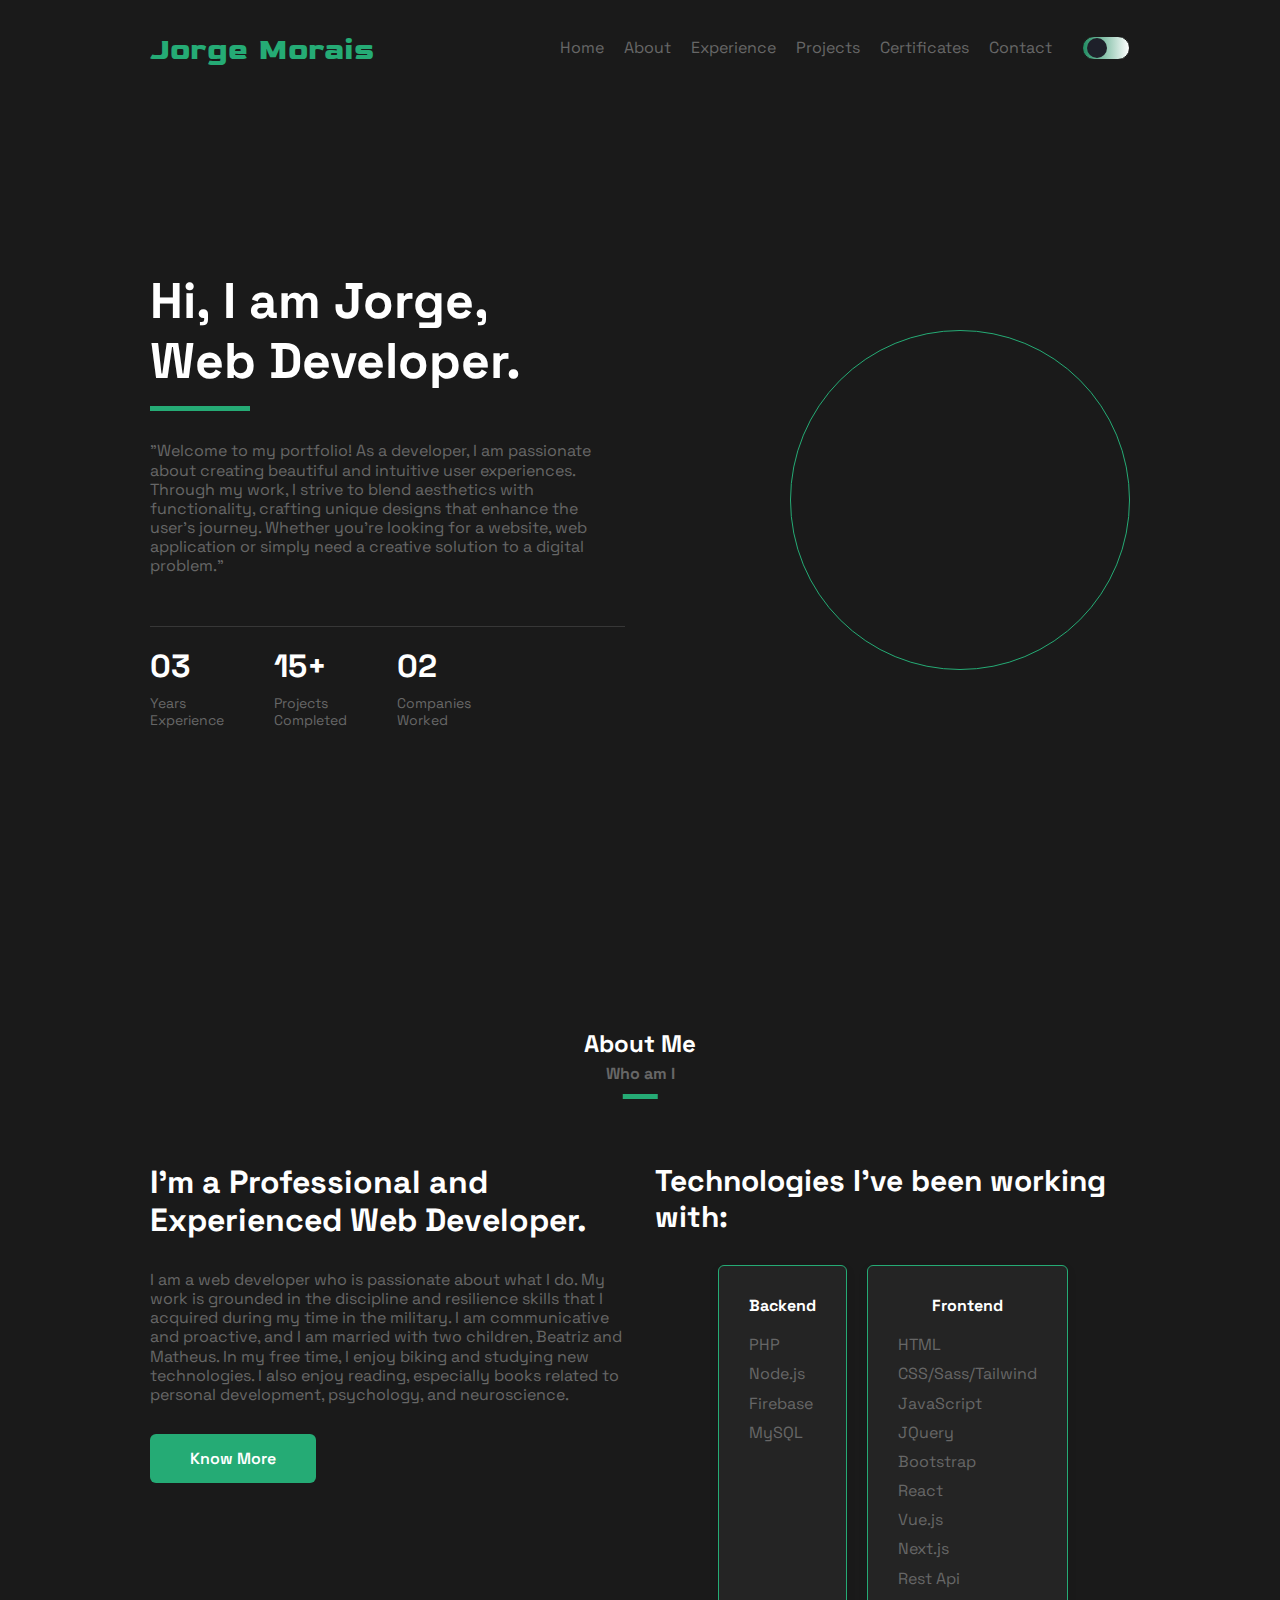
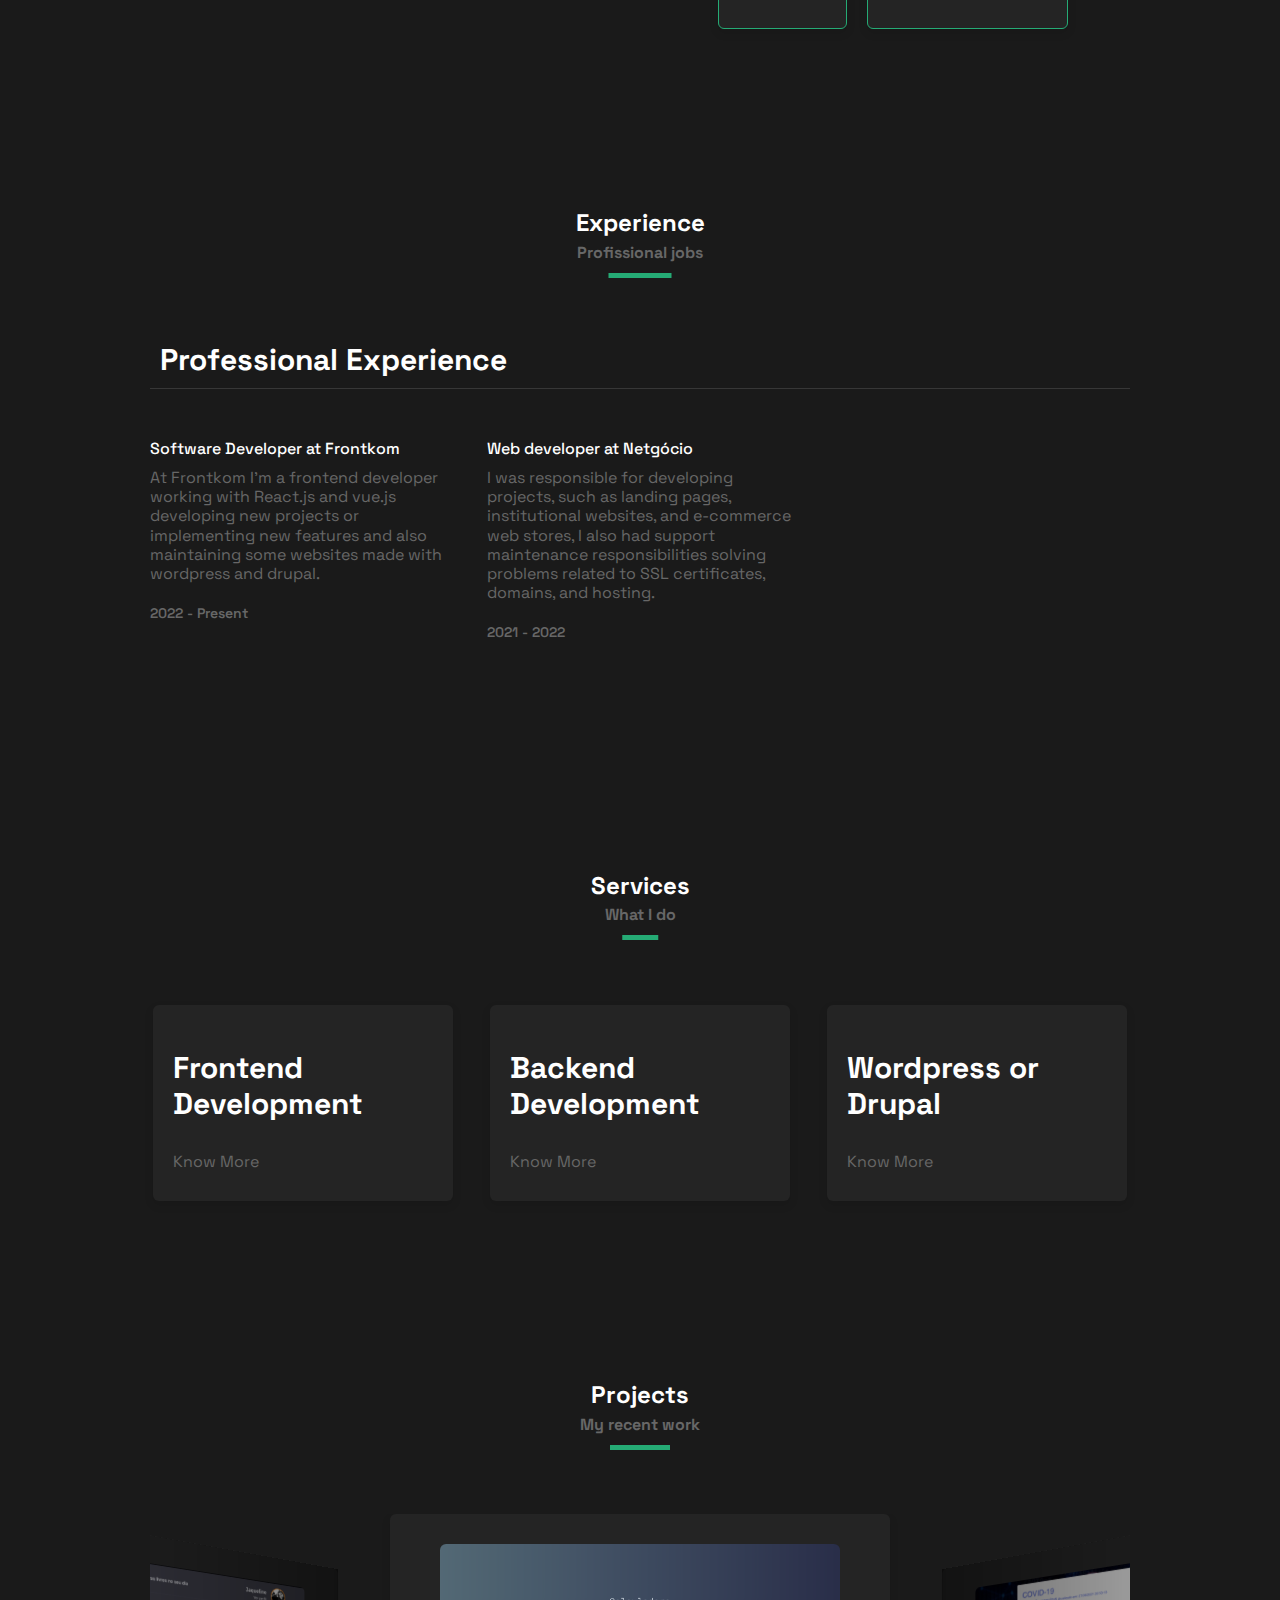
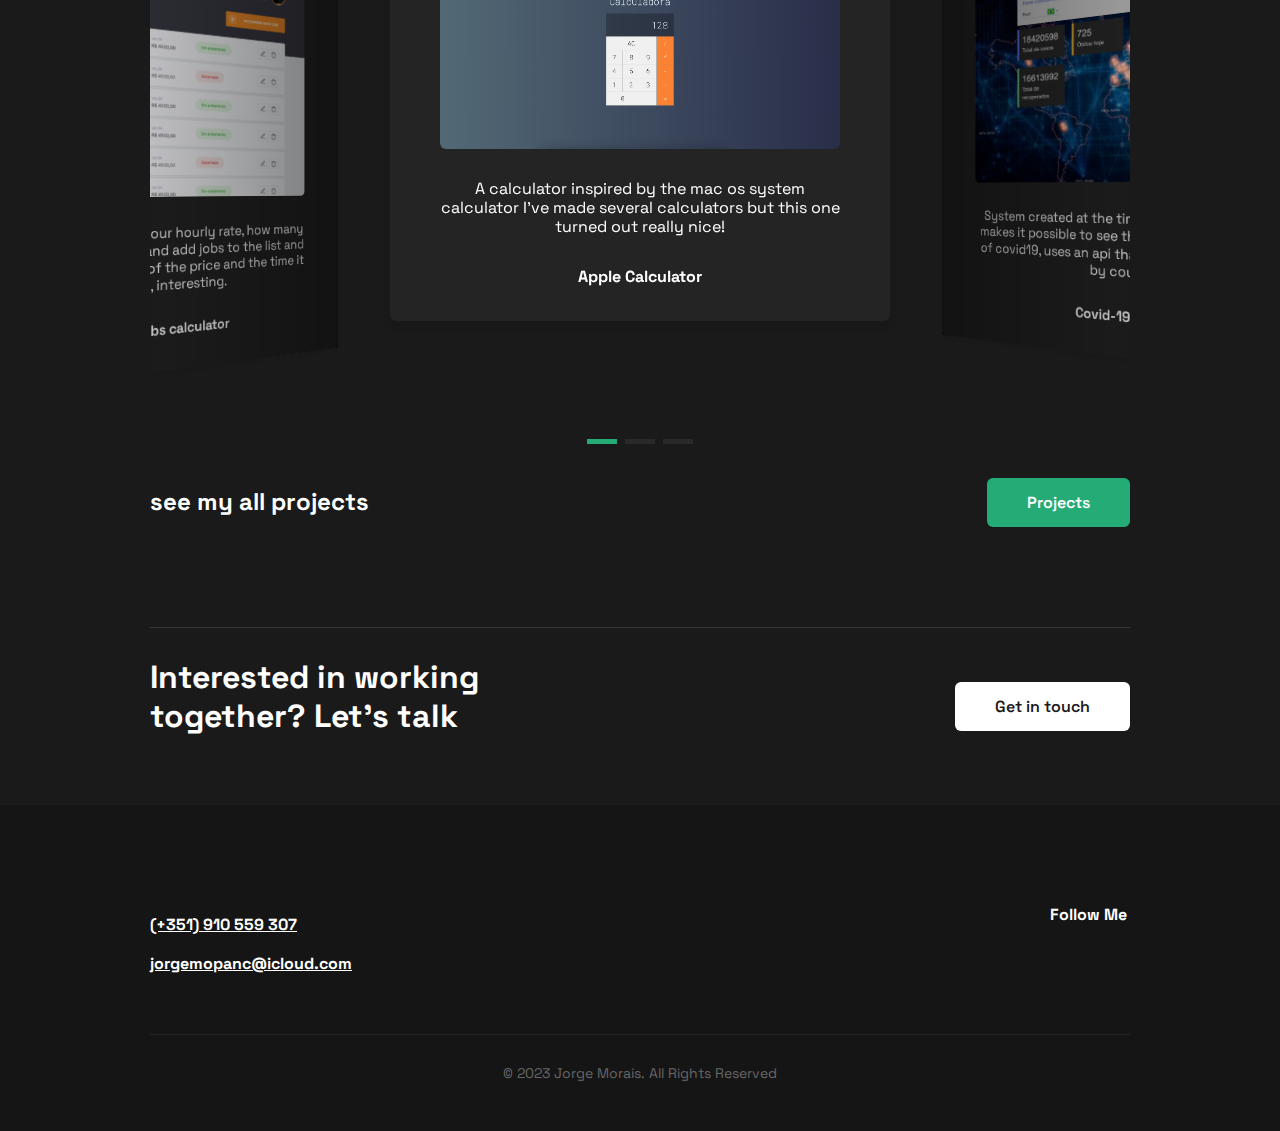
==== commit 31f447b1: "Add files via upload" ====
--- a/index.html
+++ b/index.html
@@ -38,14 +38,14 @@
                 <div class="nav__menu" id="nav-menu">
                     <ul class="nav__list">
                         <li class="nav__item">
-                            <a href="#home" class="nav__link">Home</a>
-                        </li>
-                        <!-- <li class="nav__item">
+                            <a href="index.html" class="nav__link">Home</a>
+                        </li>
+                        <li class="nav__item">
                             <a href="#about" class="nav__link">About</a>
                         </li>
                         <li class="nav__item">
                             <a href="#qualification" class="nav__link">Experience</a>
-                        </li> -->
+                        </li>
                         <li class="nav__item">
                             <a href="mywork.html" class="nav__link">Projects</a>
                         </li>
@@ -56,10 +56,10 @@
                             <a href="#contact" class="nav__link">Contact</a>
                         </li>
                     </ul>
-                    <!-- <label class="switch">
+                    <label class="switch">
                         <input type="checkbox" checked>
                         <span class="slider"></span>
-                    </label> -->
+                    </label>
                 </div>
                 <div class="nav__toggle">
                     <i id="nav-toggle" class="ri-menu-3-line"></i>
@@ -344,7 +344,7 @@
                     <div class="swiper-pagination"></div>
                 </div>
                 <div class="qualification__footer__projects">
-                    <p class="qualification__footer__projects-text">See my all projects</p>
+                    <p class="qualification__footer__projects-text">see my all projects</p>
                     <a href="mywork.html" class="btn btn--primary">Projects</a>
                 </div>
             </div>
--- a/assets/css/main.css
+++ b/assets/css/main.css
@@ -351,7 +351,7 @@
 /* About
 --------------------------------------------------------------*/
 .about__content {
-  max-width: 45rem;
+  max-width: 50rem;
   margin: auto;
   margin-bottom: 2rem;
   text-align: center;
@@ -508,7 +508,6 @@
   height: 200px;
   width: 300px;
   margin-bottom: 2rem;
-  border-radius: 6px;
 }
 
 .project__title {
@@ -618,9 +617,10 @@
 }
 
 .contact__img-cert {
-  height: 120px;
-  width: 200px;
+  max-height: 120px;
+  min-width: 200px;
   margin-right: 2rem;
+  border-radius: 6px;
 }
 
 .contact__content {
@@ -635,6 +635,10 @@
 
 .contact__description {
   margin-bottom: 2rem;
+}
+
+.contact__description-cert {
+  text-align: left;
 }
 
 /* Footer
@@ -892,44 +896,4 @@
 input:checked + .slider:before {
   transform: translateX(-18px);
   background-color: hsl(230, 17%, 14%);
-}
-
-@media screen and (max-width: 968px) {
-  .skills__content {
-    padding: 0.5rem;
-  }
-  .testimonial__card {
-    padding: 2rem 1rem;
-  }
-  .testimonial__img {
-    max-width: 100%;
-  }
-  .footer__content {
-    align-items: center;
-  }
-  .social_links {
-    display: grid;
-    justify-content: center;
-  }
-  .footer__title {
-    margin: auto;
-    align-items: center;
-    padding-bottom: 1rem;
-  }
-  .skills__wrapper {
-    gap: 1rem;
-  }
-  .contact__content-cert {
-    display: block;
-  }
-  .contact__img-cert {
-    width: 300px;
-    height: 180px;
-
-  }
-  .contact__title-cert {
-    margin-top: 2rem;
-    text-align: center;
-  }
-
 }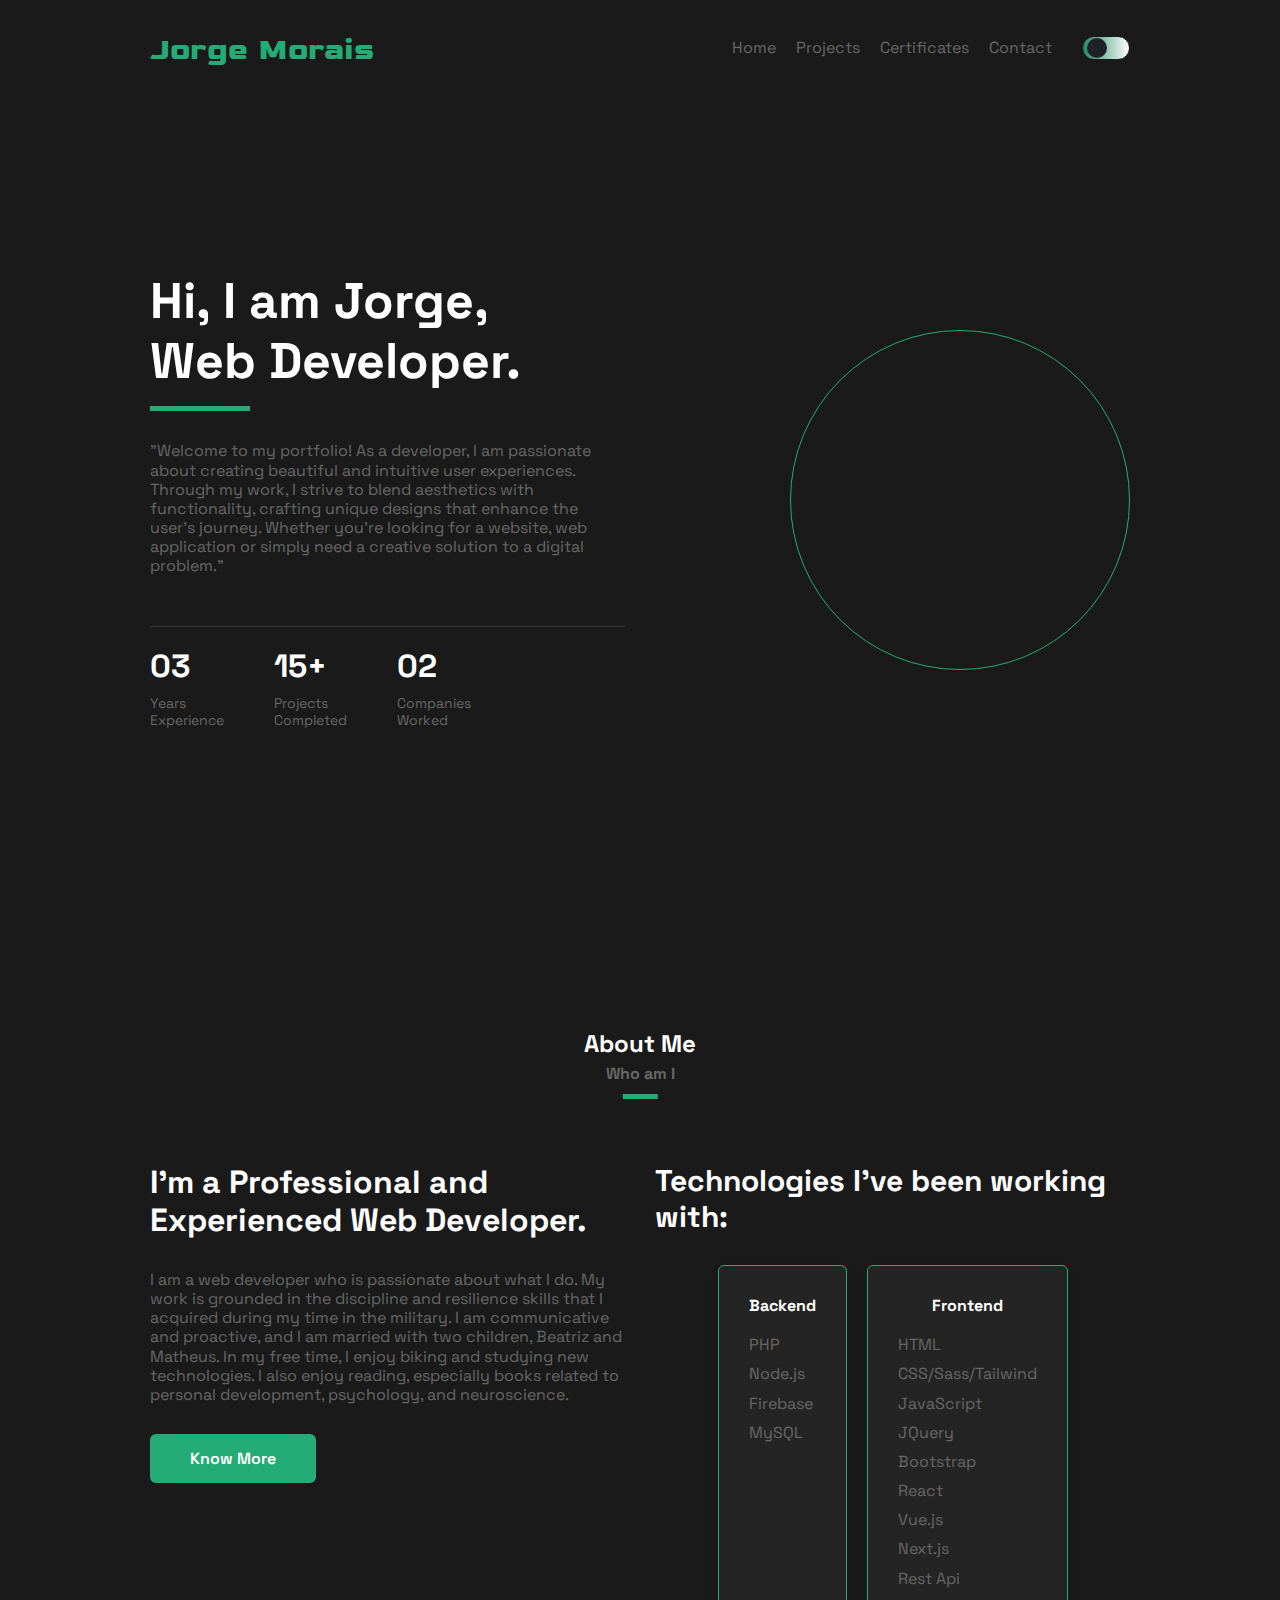
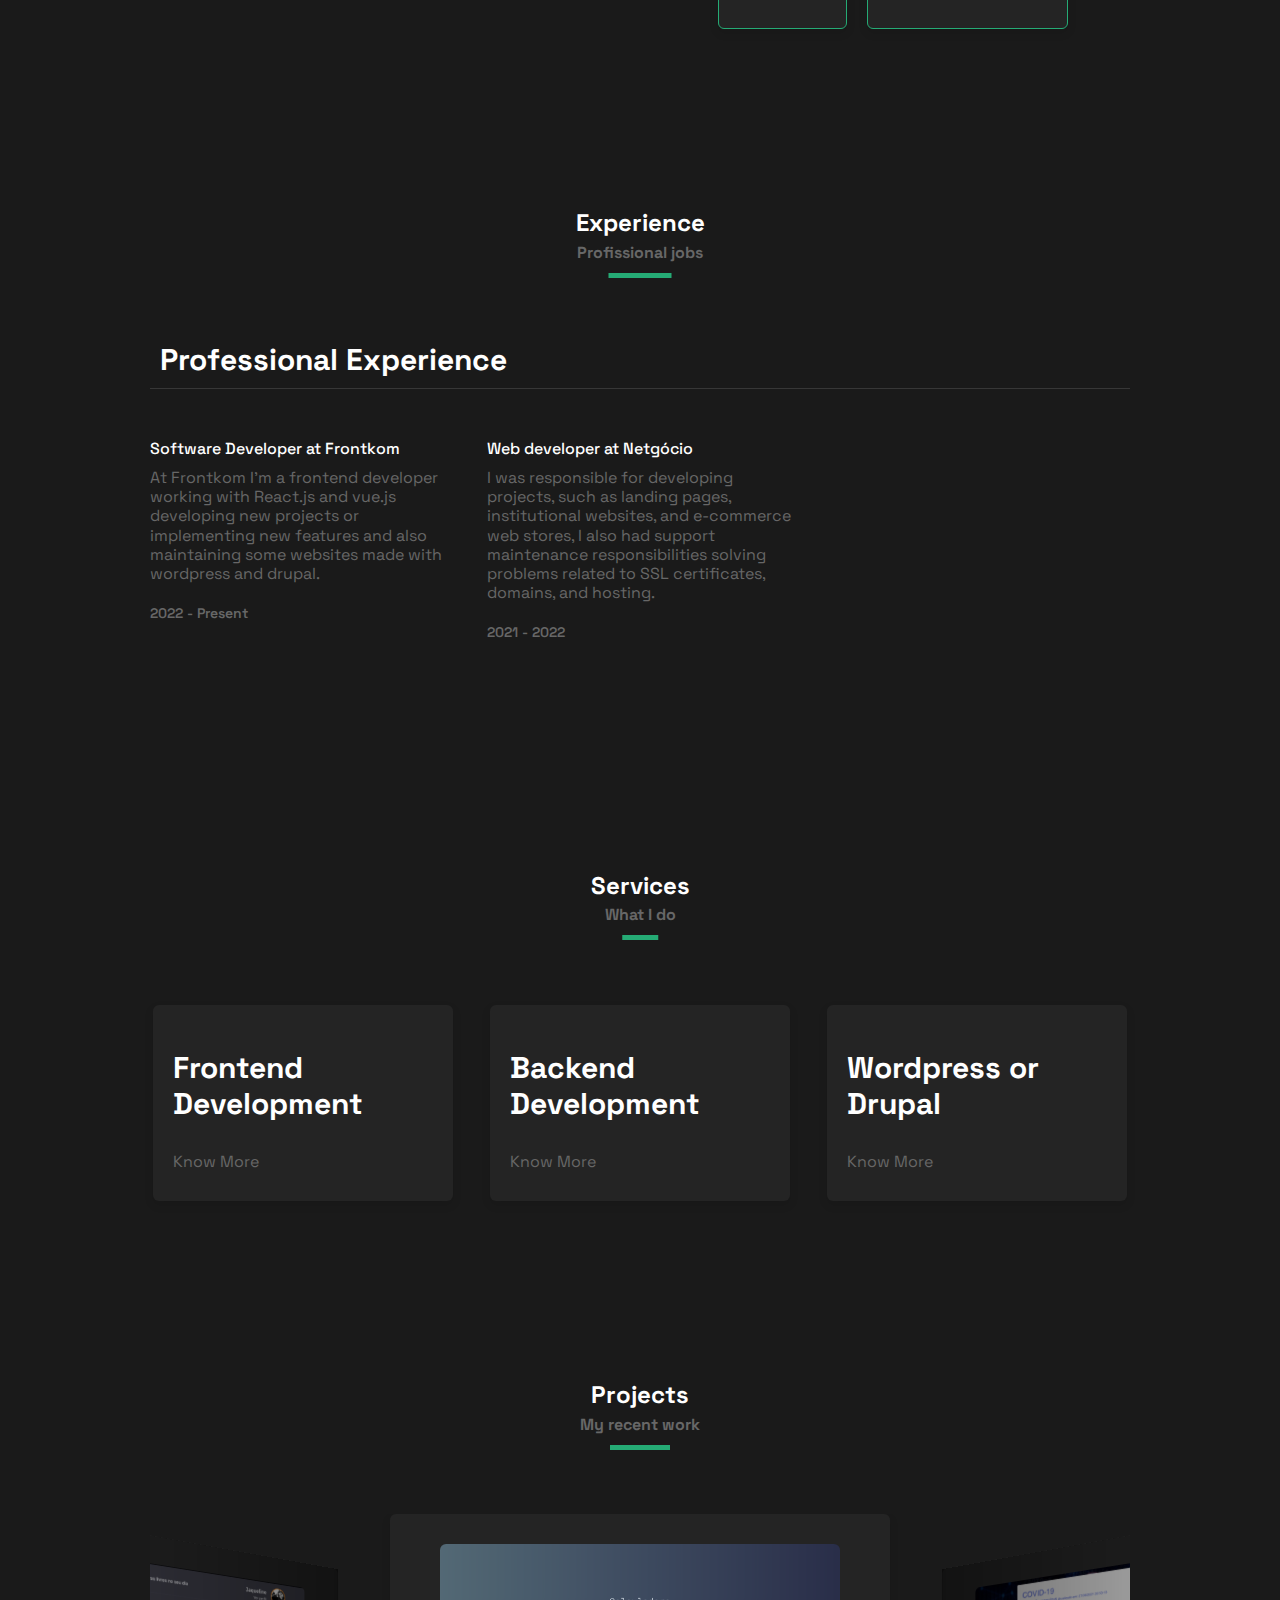
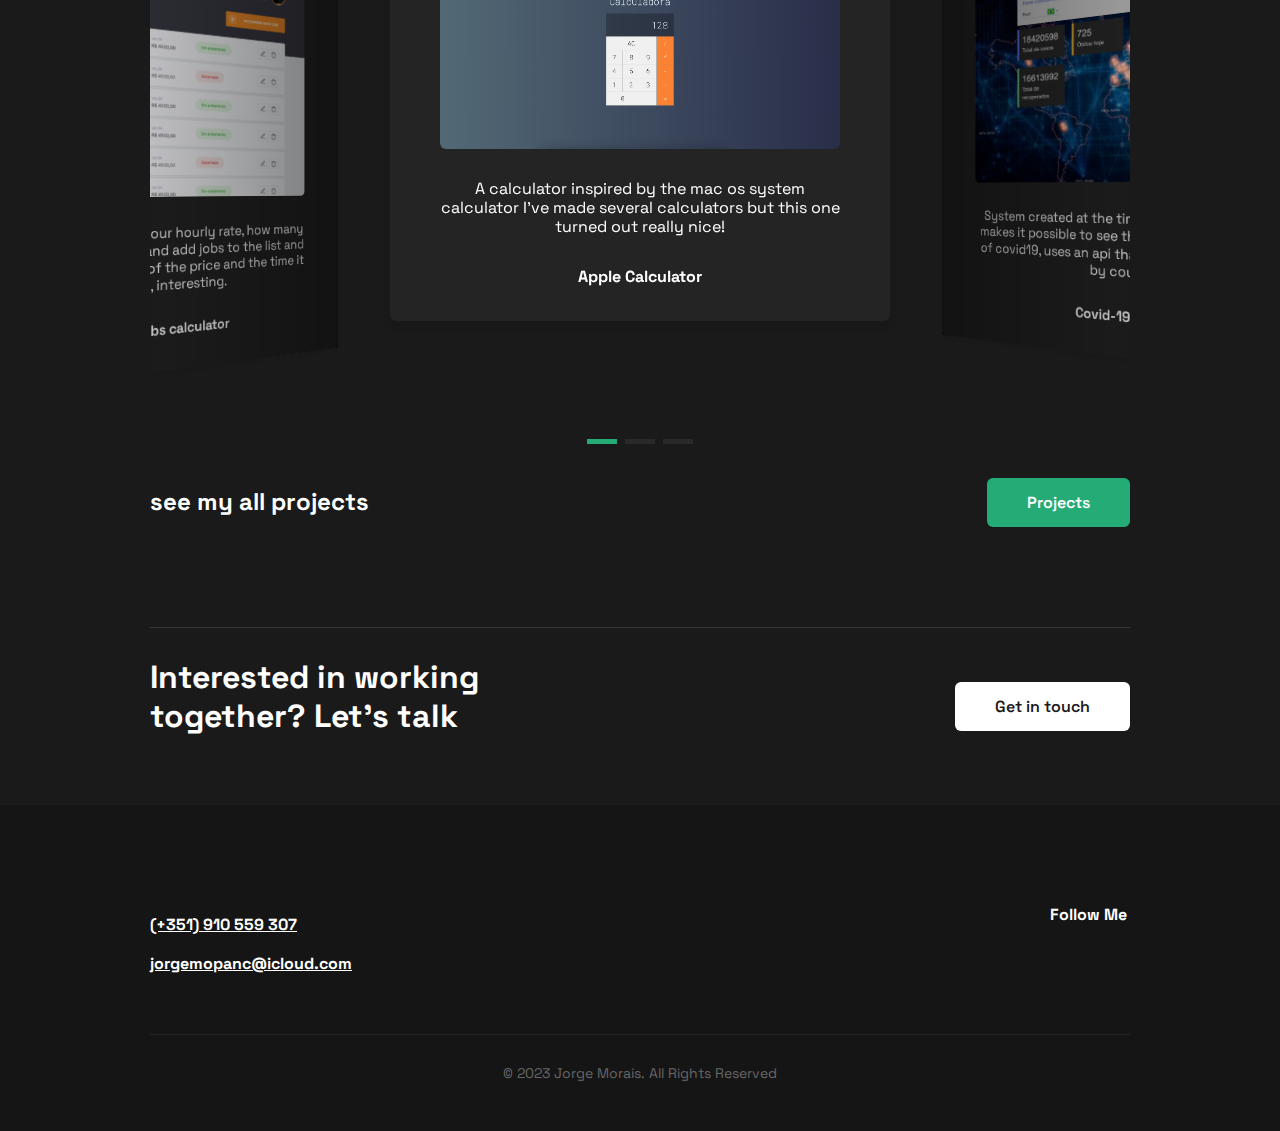
==== commit 4437beac: "Update index.html" ====
--- a/index.html
+++ b/index.html
@@ -40,12 +40,12 @@
                         <li class="nav__item">
                             <a href="index.html" class="nav__link">Home</a>
                         </li>
-                        <li class="nav__item">
+                        <!-- <li class="nav__item">
                             <a href="#about" class="nav__link">About</a>
                         </li>
                         <li class="nav__item">
                             <a href="#qualification" class="nav__link">Experience</a>
-                        </li>
+                        </li> -->
                         <li class="nav__item">
                             <a href="mywork.html" class="nav__link">Projects</a>
                         </li>
@@ -427,4 +427,4 @@
     <script src="assets/js/main.js"></script>
 </body>
 
-</html>+</html>
